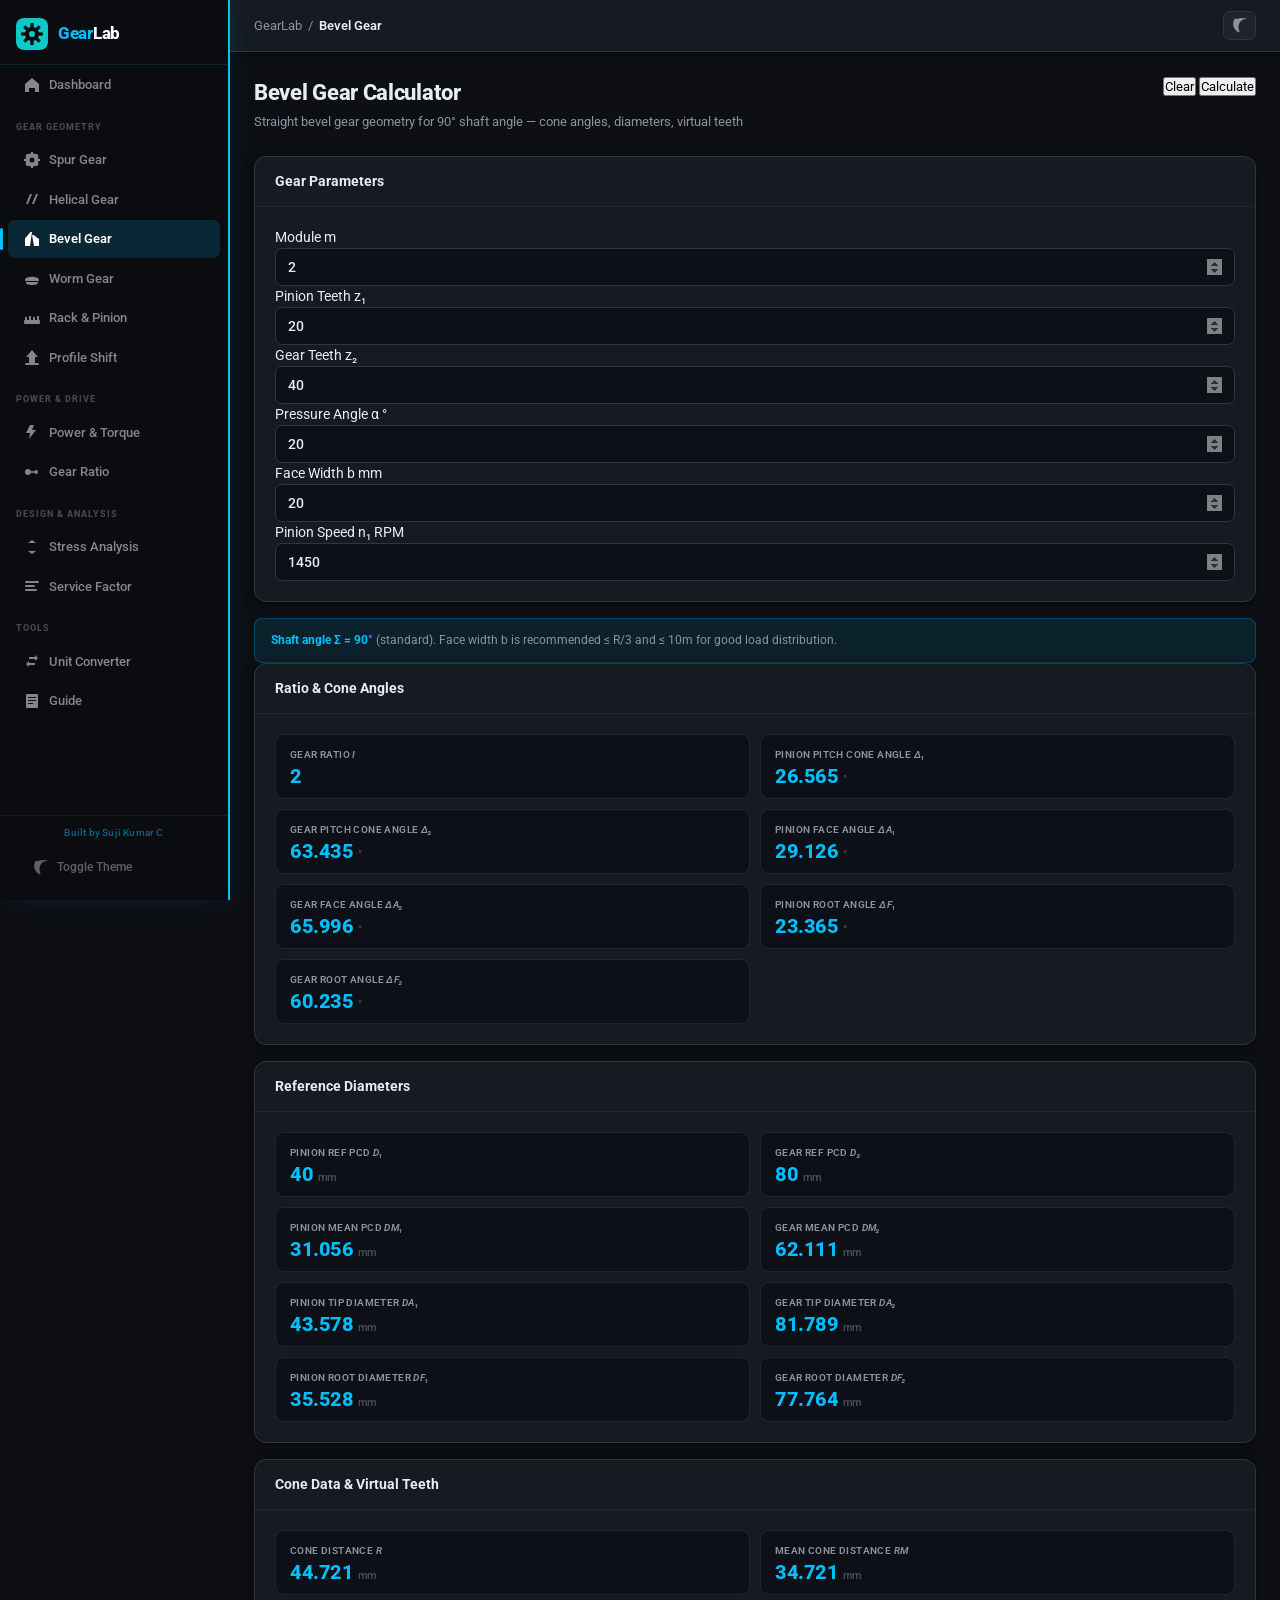
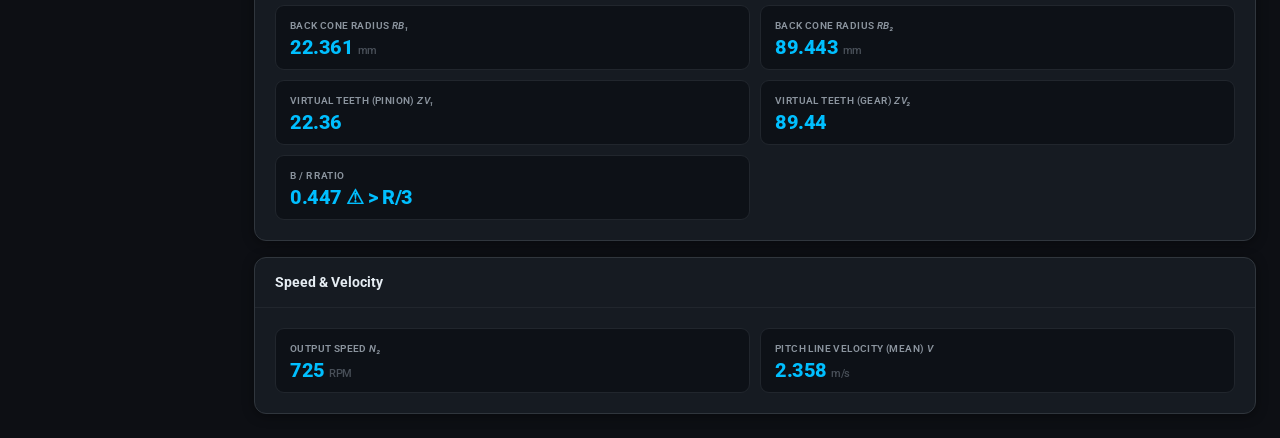
==== bevel-gear.html @ e27267ac "feat: GearLab v2 — 4 new Gear Geometry modules + grouped nav" ====
<!DOCTYPE html>
<html lang="en" data-theme="dark">
<head><meta charset="UTF-8"/><meta name="viewport" content="width=device-width,initial-scale=1"/>
<title>Bevel Gear Calculator — GearLab</title>
<link rel="icon" href="favicon.svg"/>
<link rel="stylesheet" href="css/style.css"/>
</head>
<body>
<script src="js/common.js"></script>
<script>buildNav('bevel-gear');</script>
<div class="main-content">

  <div class="page-header">
    <div>
      <div class="page-title">Bevel Gear Calculator</div>
      <div class="page-sub">Straight bevel gear geometry for 90° shaft angle — cone angles, diameters, virtual teeth</div>
    </div>
    <div class="page-header-actions">
      <button class="btn-secondary" onclick="clearCalc()">Clear</button>
      <button class="btn-primary" id="btn-calc" onclick="calc(true)">Calculate</button>
    </div>
  </div>

  <div class="calc-layout">
    <!-- Inputs -->
    <div class="calc-inputs">
      <div class="card">
        <div class="card-header">Gear Parameters</div>
        <div class="card-body">

          <div class="input-row">
            <label class="input-label">Module <span class="input-unit">m</span></label>
            <input type="number" id="inp-m" class="input-field" placeholder="2" min="0.1" step="0.5" value="2"/>
          </div>
          <div class="input-row">
            <label class="input-label">Pinion Teeth <span class="input-unit">z₁</span></label>
            <input type="number" id="inp-z1" class="input-field" placeholder="20" min="6" step="1" value="20"/>
          </div>
          <div class="input-row">
            <label class="input-label">Gear Teeth <span class="input-unit">z₂</span></label>
            <input type="number" id="inp-z2" class="input-field" placeholder="40" min="6" step="1" value="40"/>
          </div>
          <div class="input-row">
            <label class="input-label">Pressure Angle <span class="input-unit">α °</span></label>
            <input type="number" id="inp-alpha" class="input-field" placeholder="20" min="14.5" max="25" step="0.5" value="20"/>
          </div>
          <div class="input-row">
            <label class="input-label">Face Width <span class="input-unit">b mm</span></label>
            <input type="number" id="inp-b" class="input-field" placeholder="20" min="1" step="1" value="20"/>
          </div>
          <div class="input-row">
            <label class="input-label">Pinion Speed <span class="input-unit">n₁ RPM</span></label>
            <input type="number" id="inp-n1" class="input-field" placeholder="1450" min="1" step="10" value="1450"/>
          </div>

        </div>
      </div>

      <div class="tip-box mt-16">
        <strong>Shaft angle Σ = 90°</strong> (standard). Face width b is recommended ≤ R/3 and ≤ 10m for good load distribution.
      </div>
    </div>

    <!-- Results -->
    <div class="calc-results">

      <!-- Ratio & Angles -->
      <div class="card">
        <div class="card-header">Ratio &amp; Cone Angles</div>
        <div class="card-body result-grid">
          <div class="result-item">
            <div class="result-label">Gear Ratio <em>i</em></div>
            <div class="result-value"><span id="r-ratio">—</span></div>
          </div>
          <div class="result-item">
            <div class="result-label">Pinion Pitch Cone Angle <em>δ₁</em></div>
            <div class="result-value"><span id="r-d1">—</span> <span class="result-unit">°</span></div>
          </div>
          <div class="result-item">
            <div class="result-label">Gear Pitch Cone Angle <em>δ₂</em></div>
            <div class="result-value"><span id="r-d2">—</span> <span class="result-unit">°</span></div>
          </div>
          <div class="result-item">
            <div class="result-label">Pinion Face Angle <em>δa₁</em></div>
            <div class="result-value"><span id="r-da1-ang">—</span> <span class="result-unit">°</span></div>
          </div>
          <div class="result-item">
            <div class="result-label">Gear Face Angle <em>δa₂</em></div>
            <div class="result-value"><span id="r-da2-ang">—</span> <span class="result-unit">°</span></div>
          </div>
          <div class="result-item">
            <div class="result-label">Pinion Root Angle <em>δf₁</em></div>
            <div class="result-value"><span id="r-df1-ang">—</span> <span class="result-unit">°</span></div>
          </div>
          <div class="result-item">
            <div class="result-label">Gear Root Angle <em>δf₂</em></div>
            <div class="result-value"><span id="r-df2-ang">—</span> <span class="result-unit">°</span></div>
          </div>
        </div>
      </div>

      <!-- Reference Diameters -->
      <div class="card mt-16">
        <div class="card-header">Reference Diameters</div>
        <div class="card-body result-grid">
          <div class="result-item">
            <div class="result-label">Pinion Ref PCD <em>d₁</em></div>
            <div class="result-value"><span id="r-d1-pcd">—</span> <span class="result-unit">mm</span></div>
          </div>
          <div class="result-item">
            <div class="result-label">Gear Ref PCD <em>d₂</em></div>
            <div class="result-value"><span id="r-d2-pcd">—</span> <span class="result-unit">mm</span></div>
          </div>
          <div class="result-item">
            <div class="result-label">Pinion Mean PCD <em>dm₁</em></div>
            <div class="result-value"><span id="r-dm1">—</span> <span class="result-unit">mm</span></div>
          </div>
          <div class="result-item">
            <div class="result-label">Gear Mean PCD <em>dm₂</em></div>
            <div class="result-value"><span id="r-dm2">—</span> <span class="result-unit">mm</span></div>
          </div>
          <div class="result-item">
            <div class="result-label">Pinion Tip Diameter <em>da₁</em></div>
            <div class="result-value"><span id="r-da1">—</span> <span class="result-unit">mm</span></div>
          </div>
          <div class="result-item">
            <div class="result-label">Gear Tip Diameter <em>da₂</em></div>
            <div class="result-value"><span id="r-da2">—</span> <span class="result-unit">mm</span></div>
          </div>
          <div class="result-item">
            <div class="result-label">Pinion Root Diameter <em>df₁</em></div>
            <div class="result-value"><span id="r-df1">—</span> <span class="result-unit">mm</span></div>
          </div>
          <div class="result-item">
            <div class="result-label">Gear Root Diameter <em>df₂</em></div>
            <div class="result-value"><span id="r-df2">—</span> <span class="result-unit">mm</span></div>
          </div>
        </div>
      </div>

      <!-- Cone & Virtual Teeth -->
      <div class="card mt-16">
        <div class="card-header">Cone Data &amp; Virtual Teeth</div>
        <div class="card-body result-grid">
          <div class="result-item">
            <div class="result-label">Cone Distance <em>R</em></div>
            <div class="result-value"><span id="r-R">—</span> <span class="result-unit">mm</span></div>
          </div>
          <div class="result-item">
            <div class="result-label">Mean Cone Distance <em>Rm</em></div>
            <div class="result-value"><span id="r-Rm">—</span> <span class="result-unit">mm</span></div>
          </div>
          <div class="result-item">
            <div class="result-label">Back Cone Radius <em>rb₁</em></div>
            <div class="result-value"><span id="r-rb1">—</span> <span class="result-unit">mm</span></div>
          </div>
          <div class="result-item">
            <div class="result-label">Back Cone Radius <em>rb₂</em></div>
            <div class="result-value"><span id="r-rb2">—</span> <span class="result-unit">mm</span></div>
          </div>
          <div class="result-item">
            <div class="result-label">Virtual Teeth (Pinion) <em>zv₁</em></div>
            <div class="result-value"><span id="r-zv1">—</span></div>
          </div>
          <div class="result-item">
            <div class="result-label">Virtual Teeth (Gear) <em>zv₂</em></div>
            <div class="result-value"><span id="r-zv2">—</span></div>
          </div>
          <div class="result-item">
            <div class="result-label">b / R ratio</div>
            <div class="result-value"><span id="r-br">—</span></div>
          </div>
        </div>
      </div>

      <!-- Dynamic -->
      <div class="card mt-16">
        <div class="card-header">Speed &amp; Velocity</div>
        <div class="card-body result-grid">
          <div class="result-item">
            <div class="result-label">Output Speed <em>n₂</em></div>
            <div class="result-value"><span id="r-n2">—</span> <span class="result-unit">RPM</span></div>
          </div>
          <div class="result-item">
            <div class="result-label">Pitch Line Velocity (mean) <em>v</em></div>
            <div class="result-value"><span id="r-v">—</span> <span class="result-unit">m/s</span></div>
          </div>
        </div>
      </div>

    </div>
  </div>

</div>

<script>
const inputs = ['inp-m','inp-z1','inp-z2','inp-alpha','inp-b','inp-n1'];
inputs.forEach(id => document.getElementById(id).addEventListener('input', () => calc(false)));

function calc(showToast = false) {
  const m  = parseFloat(document.getElementById('inp-m').value);
  const z1 = parseFloat(document.getElementById('inp-z1').value);
  const z2 = parseFloat(document.getElementById('inp-z2').value);
  const a  = parseFloat(document.getElementById('inp-alpha').value);
  const b  = parseFloat(document.getElementById('inp-b').value);
  const n1 = parseFloat(document.getElementById('inp-n1').value);

  if ([m, z1, z2, a, b, n1].some(v => isNaN(v) || v <= 0)) return;
  if (z1 < 6 || z2 < 6) { toast('Minimum 6 teeth required', 'fail'); return; }

  const toRad = d => d * Math.PI / 180;
  const toDeg = r => r * 180 / Math.PI;

  // Cone angles
  const delta1 = Math.atan(z1 / z2);
  const delta2 = Math.PI / 2 - delta1;

  // Reference PCDs
  const d1 = m * z1;
  const d2 = m * z2;

  // Cone distance
  const R = (m / 2) * Math.sqrt(z1 * z1 + z2 * z2);

  // Face width check
  const bOverR = b / R;

  // Mean cone distance
  const Rm = R - b / 2;

  // Mean PCDs
  const dm1 = 2 * Rm * Math.sin(delta1);
  const dm2 = 2 * Rm * Math.sin(delta2);

  // Addendum / dedendum (outer, standard)
  const ha = m;
  const hf = 1.25 * m;

  // Tip diameters (outer)
  const da1 = d1 + 2 * ha * Math.cos(delta1);
  const da2 = d2 + 2 * ha * Math.cos(delta2);

  // Root diameters (outer)
  const df1 = d1 - 2 * hf * Math.cos(delta1);
  const df2 = d2 - 2 * hf * Math.cos(delta2);

  // Face angle (tip angle)
  const da1_ang = toDeg(delta1) + toDeg(Math.atan(ha / R));
  const da2_ang = toDeg(delta2) + toDeg(Math.atan(ha / R));

  // Root angle
  const df1_ang = toDeg(delta1) - toDeg(Math.atan(hf / R));
  const df2_ang = toDeg(delta2) - toDeg(Math.atan(hf / R));

  // Back cone radius
  const rb1 = d1 / (2 * Math.cos(delta1));
  const rb2 = d2 / (2 * Math.cos(delta2));

  // Virtual (formative) teeth
  const zv1 = z1 / Math.cos(delta1);
  const zv2 = z2 / Math.cos(delta2);

  // Speed
  const ratio = z2 / z1;
  const n2 = n1 / ratio;

  // Pitch line velocity at mean PCD
  const v = Math.PI * dm1 * n1 / 60000;

  // Populate
  setResult('r-ratio',   ratio, 3);
  setResult('r-d1',      toDeg(delta1), 3);
  setResult('r-d2',      toDeg(delta2), 3);
  setResult('r-da1-ang', da1_ang, 3);
  setResult('r-da2-ang', da2_ang, 3);
  setResult('r-df1-ang', df1_ang, 3);
  setResult('r-df2-ang', df2_ang, 3);

  setResult('r-d1-pcd', d1, 3);
  setResult('r-d2-pcd', d2, 3);
  setResult('r-dm1',    dm1, 3);
  setResult('r-dm2',    dm2, 3);
  setResult('r-da1',    da1, 3);
  setResult('r-da2',    da2, 3);
  setResult('r-df1',    df1, 3);
  setResult('r-df2',    df2, 3);

  setResult('r-R',   R, 3);
  setResult('r-Rm',  Rm, 3);
  setResult('r-rb1', rb1, 3);
  setResult('r-rb2', rb2, 3);
  setResult('r-zv1', zv1, 2);
  setResult('r-zv2', zv2, 2);
  document.getElementById('r-br').textContent = bOverR.toFixed(3) + (bOverR > 0.333 ? '  ⚠ > R/3' : '  ✓');

  setResult('r-n2', n2, 1);
  setResult('r-v',  v,  3);

  if (showToast) toast('Bevel gear calculated');
}

function clearCalc() {
  document.getElementById('inp-b').value  = '';
  document.getElementById('inp-n1').value = '';
  const ids = ['r-ratio','r-d1','r-d2','r-da1-ang','r-da2-ang','r-df1-ang','r-df2-ang',
    'r-d1-pcd','r-d2-pcd','r-dm1','r-dm2','r-da1','r-da2','r-df1','r-df2',
    'r-R','r-Rm','r-rb1','r-rb2','r-zv1','r-zv2','r-n2','r-v'];
  ids.forEach(id => { const el = document.getElementById(id); if (el) el.textContent = '—'; });
  document.getElementById('r-br').textContent = '—';
}

document.getElementById('btn-calc').addEventListener('click', () => calc(true));
calc(false);
</script>
</body></html>
---- css/style.css ----
/* =====================================================
   GearLab — Industrial Steel Design System
   Dark: Steel Black  |  Light: White Lab
   Accent: Teal #00BFFF  |  Font: Roboto
   ===================================================== */

@import url('https://fonts.googleapis.com/css2?family=Roboto:wght@300;400;500;600;700;800&display=swap');

/* ---- Global tokens ---- */
:root {
  --neon:     #00BFFF;
  --neon-br:  #40D4FF;
  --neon-dk:  #0080FF;
  --neon-glow: rgba(0,191,255,.18);
  --neon-bg:   rgba(0,191,255,.1);
  --fail:  #ef4444;
  --warn:  #f59e0b;
  --pass:  #22c55e;
  --info:  #38bdf8;
  --sidebar-w: 230px;
  --topbar-h:  52px;
  --tr: .18s ease;
  --font: 'Roboto', -apple-system, BlinkMacSystemFont, 'Segoe UI', sans-serif;
}

/* ---- Dark mode: Industrial Steel ---- */
[data-theme="dark"] {
  --bg:         #0d0f14;
  --bg-card:    #161b22;
  --bg-sidebar: #0a0c10;
  --bg-input:   #0d1117;
  --bg-hover:   rgba(255,255,255,.04);
  --bg-result:  #0d1117;
  --border:     #30363d;
  --border-dim: #21262d;
  --text:       #e6edf3;
  --text-muted: #8b949e;
  --text-dim:   #484f58;
  --primary:    #00BFFF;
  --primary-br: #40D4FF;
  --primary-dk: #0080FF;
  --plate:      #1c2128;
  --shadow:     rgba(0,0,0,.4);
}

/* ---- Light mode: White Lab ---- */
[data-theme="light"] {
  --bg:         #f0f4f8;
  --bg-card:    #ffffff;
  --bg-sidebar: #1c2128;
  --bg-input:   #ffffff;
  --bg-hover:   rgba(0,0,0,.04);
  --bg-result:  #f0fafa;
  --border:     #d0d7de;
  --border-dim: #e8ecf0;
  --text:       #1c2128;
  --text-muted: #57606a;
  --text-dim:   #9ca3af;
  --primary:    #0070CC;
  --primary-br: #00BFFF;
  --primary-dk: #0055AA;
  --plate:      #e8ecf0;
  --shadow:     rgba(0,0,0,.08);
}

/* ======================================================
   BASE
   ====================================================== */
*, *::before, *::after { box-sizing: border-box; margin: 0; padding: 0; }
html { font-size: 14px; }
body {
  font-family: var(--font);
  background: var(--bg);
  color: var(--text);
  line-height: 1.5;
  min-height: 100vh;
  transition: background var(--tr), color var(--tr);
}
a { color: var(--primary); text-decoration: none; }
a:hover { color: var(--primary-br); }
button, input, select, textarea { font-family: inherit; }
input[type="number"]::-webkit-inner-spin-button { opacity: .5; }

/* ======================================================
   SIDEBAR
   ====================================================== */
.sidebar {
  position: fixed; top: 0; left: 0; bottom: 0;
  width: var(--sidebar-w);
  background: var(--bg-sidebar);
  border-right: 2px solid var(--neon);
  box-shadow: 2px 0 24px rgba(0,191,255,.08);
  display: flex; flex-direction: column;
  z-index: 100; overflow-y: auto;
}
.sidebar-logo {
  display: flex; align-items: center; gap: 10px;
  padding: 18px 16px 14px;
  border-bottom: 1px solid rgba(0,191,255,.15);
}
.sidebar-logo svg { width: 32px; height: 32px; flex-shrink: 0; }
.sidebar-logo-text {
  font-size: 17px; font-weight: 800;
  color: #fff; letter-spacing: -.3px;
}
.sidebar-logo-text span { color: var(--neon); }
.sidebar-section {
  padding: 16px 16px 6px;
  font-size: 9px; font-weight: 800;
  text-transform: uppercase; letter-spacing: 1px;
  color: rgba(255,255,255,.25);
}
.nav-item {
  display: flex; align-items: center; gap: 9px;
  padding: 9px 16px; margin: 1px 8px;
  border-radius: 7px; font-size: 13px; font-weight: 500;
  color: rgba(255,255,255,.5);
  transition: all var(--tr); cursor: pointer;
  text-decoration: none; position: relative;
}
.nav-item:hover { background: rgba(0,191,255,.08); color: rgba(255,255,255,.85); }
.nav-item.active {
  background: rgba(0,191,255,.15);
  color: #fff; font-weight: 600;
}
.nav-item.active::before {
  content: ''; position: absolute; left: -8px; top: 50%;
  transform: translateY(-50%);
  width: 3px; height: 22px;
  background: var(--neon); border-radius: 2px;
}
.nav-item.soon { opacity: .4; cursor: default; }
.nav-item.soon:hover { background: none; }
.nav-badge-soon {
  margin-left: auto; font-size: 8px; font-weight: 700;
  color: var(--warn); border: 1px solid var(--warn);
  padding: 1px 5px; border-radius: 4px;
  text-transform: uppercase; letter-spacing: .5px;
}
.nav-icon { width: 16px; height: 16px; display: flex; align-items: center; justify-content: center; flex-shrink: 0; }
.sidebar-bottom {
  margin-top: auto; padding: 10px 8px 14px;
  border-top: 1px solid rgba(0,191,255,.12);
}
.sidebar-credit {
  font-size: 10px; font-weight: 500; letter-spacing: .2px;
  color: rgba(0,191,255,.5); text-align: center;
  padding: 0 8px 8px; line-height: 1.4;
}
.sidebar-bottom .nav-item { color: rgba(255,255,255,.35); font-size: 12px; }

/* ======================================================
   TOPBAR
   ====================================================== */
.topbar {
  position: fixed; top: 0; left: var(--sidebar-w); right: 0;
  height: var(--topbar-h);
  background: var(--bg-card);
  border-bottom: 1px solid var(--border);
  display: flex; align-items: center;
  justify-content: space-between;
  padding: 0 24px; z-index: 99;
  box-shadow: 0 1px 8px var(--shadow);
}
.topbar-breadcrumb { font-size: 13px; color: var(--text-muted); }
.topbar-breadcrumb strong { color: var(--text); font-weight: 600; }
.topbar-actions { display: flex; align-items: center; gap: 10px; }
.theme-toggle {
  background: var(--bg-hover); border: 1px solid var(--border);
  color: var(--text-muted); border-radius: 7px;
  padding: 6px 8px; cursor: pointer; display: flex;
  align-items: center; transition: all var(--tr);
}
.theme-toggle:hover { color: var(--primary); border-color: var(--primary); }

/* ======================================================
   MAIN CONTENT
   ====================================================== */
.main-content {
  margin-left: var(--sidebar-w);
  margin-top: var(--topbar-h);
  padding: 24px;
  min-height: calc(100vh - var(--topbar-h));
}
.page-header {
  display: flex; align-items: flex-start;
  justify-content: space-between; margin-bottom: 24px;
}
.page-title { font-size: 22px; font-weight: 800; letter-spacing: -.3px; }
.page-sub { font-size: 13px; color: var(--text-muted); margin-top: 3px; }

/* ======================================================
   CARDS
   ====================================================== */
.card {
  background: var(--bg-card);
  border: 1px solid var(--border);
  border-radius: 12px;
  overflow: hidden;
  box-shadow: 0 2px 12px var(--shadow);
}
.card-header {
  display: flex; align-items: center; justify-content: space-between;
  padding: 14px 20px; border-bottom: 1px solid var(--border-dim);
  font-weight: 700; font-size: 14px;
}
.card-body { padding: 20px; }

/* ======================================================
   CALCULATOR LAYOUT
   ====================================================== */
.calc-grid {
  display: grid;
  grid-template-columns: 360px 1fr;
  gap: 20px;
  align-items: start;
}
@media (max-width: 900px) { .calc-grid { grid-template-columns: 1fr; } }

/* Input panel */
.input-panel { display: flex; flex-direction: column; gap: 14px; }
.field-group { display: flex; flex-direction: column; gap: 5px; }
.field-label {
  font-size: 12px; font-weight: 600;
  color: var(--text-muted); text-transform: uppercase;
  letter-spacing: .5px;
}
.field-label span { font-weight: 400; color: var(--text-dim); text-transform: none; }
.field-row { display: flex; gap: 8px; align-items: center; }
.field-unit {
  font-size: 12px; color: var(--text-muted);
  background: var(--plate); border: 1px solid var(--border);
  border-radius: 6px; padding: 0 10px;
  height: 38px; display: flex; align-items: center;
  white-space: nowrap; flex-shrink: 0;
}

input[type="number"], input[type="text"], select {
  width: 100%; height: 38px; padding: 0 12px;
  background: var(--bg-input); border: 1px solid var(--border);
  border-radius: 7px; color: var(--text); font-size: 14px;
  font-weight: 500; transition: border-color var(--tr);
  outline: none;
}
input:focus, select:focus { border-color: var(--primary); box-shadow: 0 0 0 3px var(--neon-bg); }
select { cursor: pointer; }

/* Divider */
.field-divider {
  border: none; border-top: 1px dashed var(--border-dim);
  margin: 4px 0;
}

/* Calc button */
.btn-calc {
  width: 100%; padding: 11px;
  background: var(--primary); color: #fff;
  border: none; border-radius: 8px;
  font-size: 14px; font-weight: 700;
  cursor: pointer; transition: all var(--tr);
  letter-spacing: .3px;
}
.btn-calc:hover { background: var(--primary-br); transform: translateY(-1px); box-shadow: 0 4px 16px var(--neon-glow); }

/* Result panel */
.result-panel { display: flex; flex-direction: column; gap: 12px; }
.result-section-title {
  font-size: 10px; font-weight: 800; text-transform: uppercase;
  letter-spacing: .8px; color: var(--text-dim);
  margin-bottom: 4px;
}
.result-grid { display: grid; grid-template-columns: 1fr 1fr; gap: 10px; }
.result-grid-3 { display: grid; grid-template-columns: 1fr 1fr 1fr; gap: 10px; }

.result-item {
  background: var(--bg-result);
  border: 1px solid var(--border-dim);
  border-radius: 9px; padding: 12px 14px;
  transition: border-color var(--tr);
}
.result-item:hover { border-color: var(--border); }
.result-item.highlight { border-color: var(--primary); background: var(--neon-bg); }
.result-label { font-size: 10px; color: var(--text-muted); font-weight: 600; text-transform: uppercase; letter-spacing: .4px; margin-bottom: 4px; }
.result-value {
  font-size: 20px; font-weight: 800;
  color: var(--primary); letter-spacing: -.5px; line-height: 1;
}
.result-value.large { font-size: 28px; }
.result-unit { font-size: 11px; color: var(--text-dim); margin-top: 2px; font-weight: 500; }
.result-empty { color: var(--text-dim); font-size: 20px; font-weight: 300; }

/* Formula card */
.formula-card {
  background: var(--bg-card); border: 1px solid var(--border-dim);
  border-radius: 10px; padding: 16px 20px;
}
.formula-card h4 {
  font-size: 11px; font-weight: 800; text-transform: uppercase;
  letter-spacing: .8px; color: var(--text-dim); margin-bottom: 10px;
}
.formula-row {
  display: flex; justify-content: space-between; align-items: center;
  padding: 6px 0; border-bottom: 1px solid var(--border-dim);
  font-size: 12px;
}
.formula-row:last-child { border-bottom: none; }
.formula-name { color: var(--text-muted); }
.formula-expr { color: var(--text); font-family: 'Courier New', monospace; font-size: 11px; }

/* Tip box */
.tip-box {
  background: var(--neon-bg); border: 1px solid rgba(0,191,255,.25);
  border-radius: 8px; padding: 12px 16px; font-size: 12px;
  color: var(--text-muted); line-height: 1.6;
}
.tip-box strong { color: var(--primary); }

/* ======================================================
   DASHBOARD HERO
   ====================================================== */
.hero-card {
  background: linear-gradient(135deg, #0a0c10 0%, #161b22 50%, rgba(0,191,255,.08) 100%);
  border: 1px solid var(--border); border-radius: 14px;
  padding: 32px; display: flex; align-items: center;
  gap: 32px; margin-bottom: 24px; overflow: hidden;
  position: relative;
}
[data-theme="light"] .hero-card {
  background: linear-gradient(135deg, #1c2128 0%, #2d333b 50%, rgba(0,191,255,.12) 100%);
}
.hero-card::before {
  content: ''; position: absolute;
  top: -60px; right: -60px; width: 250px; height: 250px;
  background: radial-gradient(circle, rgba(0,191,255,.08) 0%, transparent 70%);
  pointer-events: none;
}
.hero-gear-wrap { flex-shrink: 0; }
.hero-gear { width: 100px; height: 100px; animation: spin-slow 12s linear infinite; }
@keyframes spin-slow { to { transform: rotate(360deg); } }
.hero-text h1 { font-size: 28px; font-weight: 900; color: #fff; letter-spacing: -.5px; }
.hero-text h1 span { color: var(--neon); }
.hero-text p { color: rgba(255,255,255,.55); margin-top: 6px; font-size: 14px; }

/* Quick calc strip */
.quick-calc {
  background: rgba(0,191,255,.06); border: 1px solid rgba(0,191,255,.2);
  border-radius: 10px; padding: 16px 20px;
  display: flex; align-items: center; gap: 16px; flex-wrap: wrap;
  margin-top: 18px;
}
.quick-calc label { font-size: 11px; font-weight: 700; color: rgba(255,255,255,.5); text-transform: uppercase; letter-spacing: .5px; }
.quick-calc input {
  width: 120px; height: 34px; background: rgba(0,0,0,.3);
  border: 1px solid rgba(0,191,255,.3); color: #fff;
  border-radius: 6px; padding: 0 10px; font-size: 13px;
  font-weight: 600;
}
.quick-calc input:focus { border-color: var(--neon); outline: none; }
.quick-arrow { color: rgba(0,191,255,.5); font-size: 18px; }
.quick-result { font-size: 22px; font-weight: 900; color: var(--neon); min-width: 120px; }
.quick-result-unit { font-size: 11px; color: rgba(255,255,255,.4); margin-left: 4px; }

/* Module section title (groups on dashboard) */
.module-section-title {
  font-size: 11px; font-weight: 700; letter-spacing: .08em;
  text-transform: uppercase; color: var(--primary); opacity: .75;
  margin: 28px 0 10px; padding-left: 2px;
}

/* Module cards grid */
.module-grid { display: grid; grid-template-columns: repeat(auto-fill, minmax(200px, 1fr)); gap: 16px; margin-bottom: 8px; }
.module-card {
  background: var(--bg-card); border: 1px solid var(--border);
  border-radius: 12px; padding: 20px; cursor: pointer;
  transition: all var(--tr); text-decoration: none; color: inherit;
  display: block;
}
.module-card:hover {
  border-color: var(--primary); transform: translateY(-2px);
  box-shadow: 0 6px 20px var(--neon-glow);
}
.module-card.soon { opacity: .5; cursor: default; }
.module-card.soon:hover { transform: none; box-shadow: none; border-color: var(--border); }
.module-icon {
  width: 44px; height: 44px; border-radius: 10px;
  background: var(--neon-bg); border: 1px solid rgba(0,191,255,.2);
  display: flex; align-items: center; justify-content: center;
  margin-bottom: 12px; color: var(--primary);
}
.module-name { font-size: 14px; font-weight: 700; margin-bottom: 4px; }
.module-desc { font-size: 12px; color: var(--text-muted); line-height: 1.5; }
.module-badge {
  display: inline-block; margin-top: 8px;
  font-size: 9px; font-weight: 700; text-transform: uppercase;
  letter-spacing: .5px; padding: 2px 7px; border-radius: 4px;
  background: rgba(245,158,11,.1); color: var(--warn);
  border: 1px solid rgba(245,158,11,.3);
}

/* ======================================================
   UNIT CONVERTER
   ====================================================== */
.converter-section { margin-bottom: 24px; }
.converter-section h3 {
  font-size: 13px; font-weight: 700;
  color: var(--primary); margin-bottom: 12px;
  padding-bottom: 6px; border-bottom: 1px solid var(--border-dim);
}
.converter-row {
  display: grid; grid-template-columns: 1fr auto 1fr;
  gap: 10px; align-items: center; margin-bottom: 8px;
}
.converter-eq {
  text-align: center; font-size: 18px;
  color: var(--text-dim); font-weight: 300;
}

/* ======================================================
   UTILITY
   ====================================================== */
.grid-2 { display: grid; grid-template-columns: 1fr 1fr; gap: 16px; }
.grid-3 { display: grid; grid-template-columns: 1fr 1fr 1fr; gap: 16px; }
.mt-4  { margin-top: 4px; }
.mt-8  { margin-top: 8px; }
.mt-16 { margin-top: 16px; }
.mt-24 { margin-top: 24px; }
.mb-16 { margin-bottom: 16px; }
.text-muted { color: var(--text-muted); }
.text-teal  { color: var(--primary); }
.text-sm    { font-size: 12px; }
.fw-700     { font-weight: 700; }

/* Toast */
#toast-container { position: fixed; bottom: 24px; right: 24px; z-index: 9999; display: flex; flex-direction: column; gap: 8px; }
.toast { padding: 10px 18px; border-radius: 8px; font-size: 13px; font-weight: 600; color: #fff; box-shadow: 0 4px 20px rgba(0,0,0,.3); animation: toast-in .2s ease; }
.toast.pass { background: var(--pass); }
.toast.fail { background: var(--fail); }
@keyframes toast-in { from { opacity:0; transform: translateY(8px); } to { opacity:1; transform: none; } }

/* Scrollbar */
::-webkit-scrollbar { width: 5px; height: 5px; }
::-webkit-scrollbar-track { background: transparent; }
::-webkit-scrollbar-thumb { background: var(--border); border-radius: 4px; }
::-webkit-scrollbar-thumb:hover { background: var(--steel-lt, #8b949e); }

/* SVG diagram */
.diagram-wrap {
  background: var(--bg-input); border: 1px solid var(--border-dim);
  border-radius: 10px; padding: 12px;
  display: flex; justify-content: center; align-items: center;
}
.diagram-wrap svg { max-width: 100%; height: auto; }
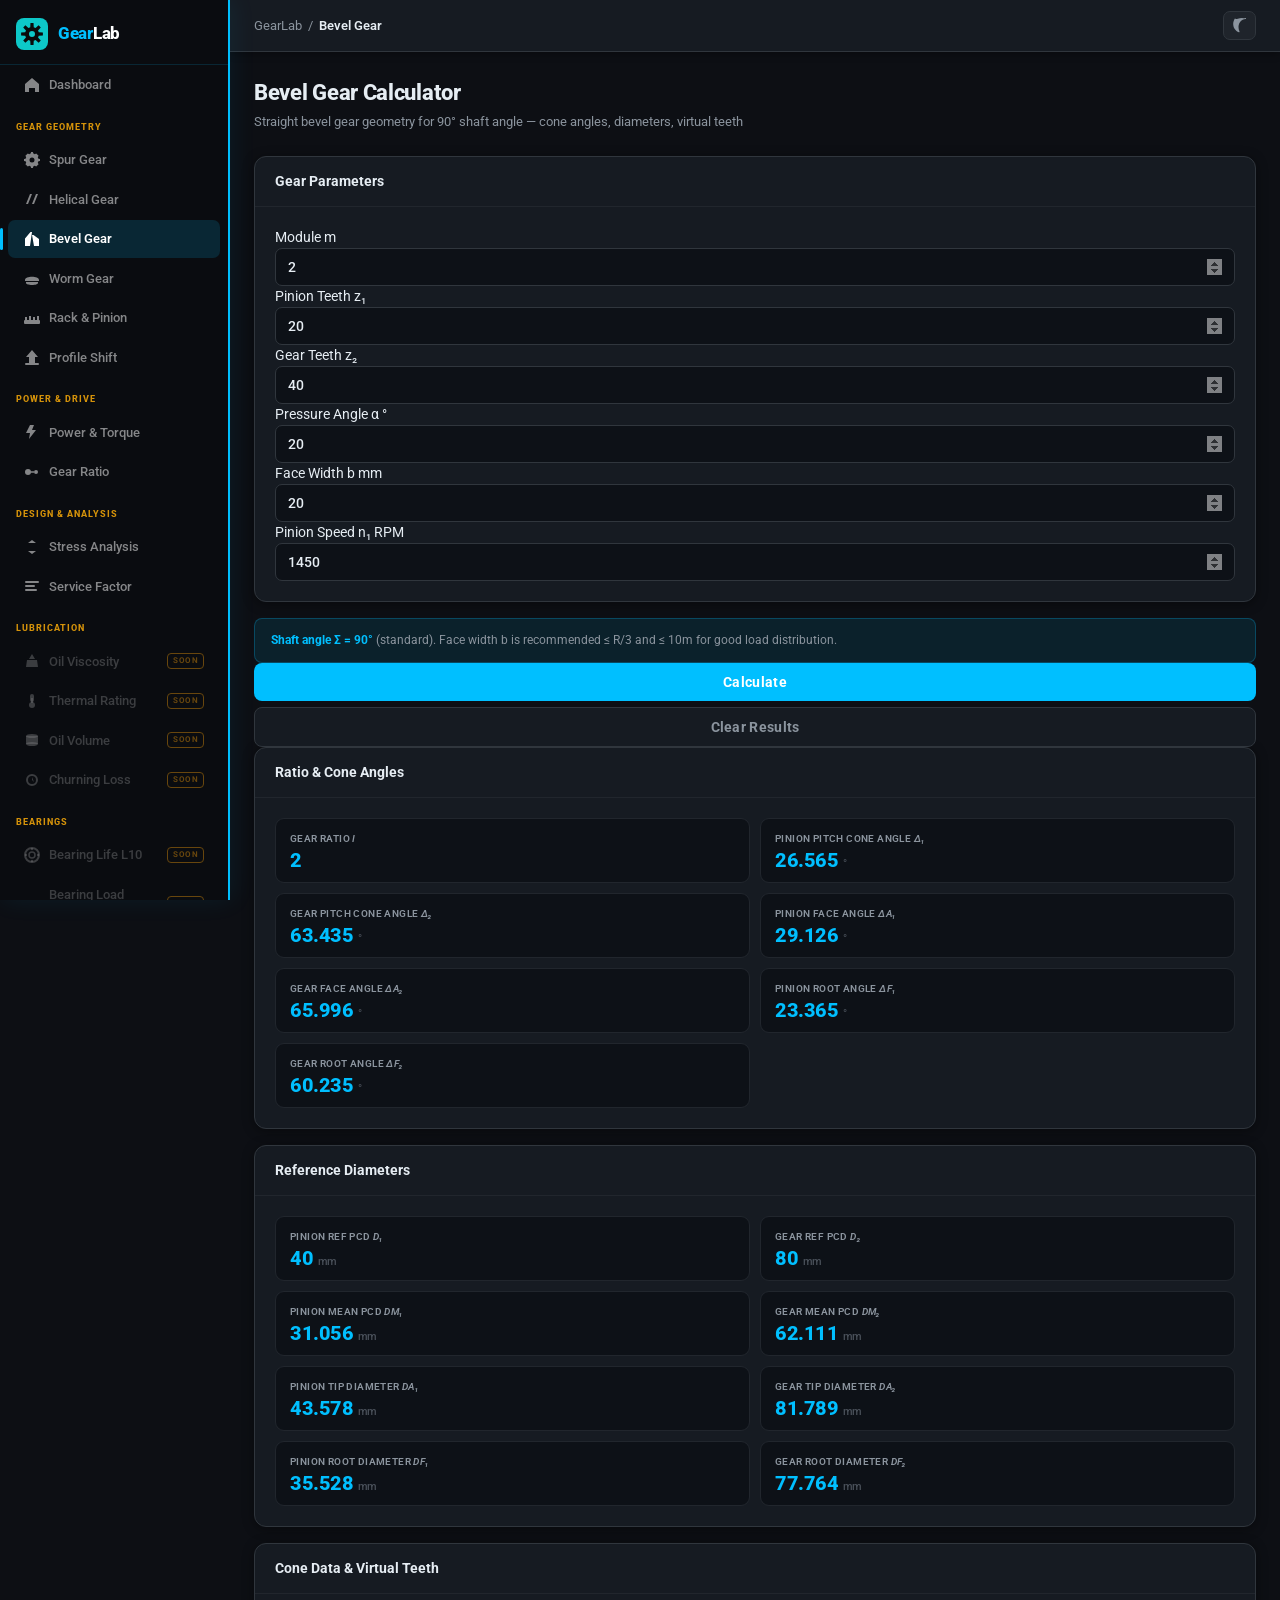
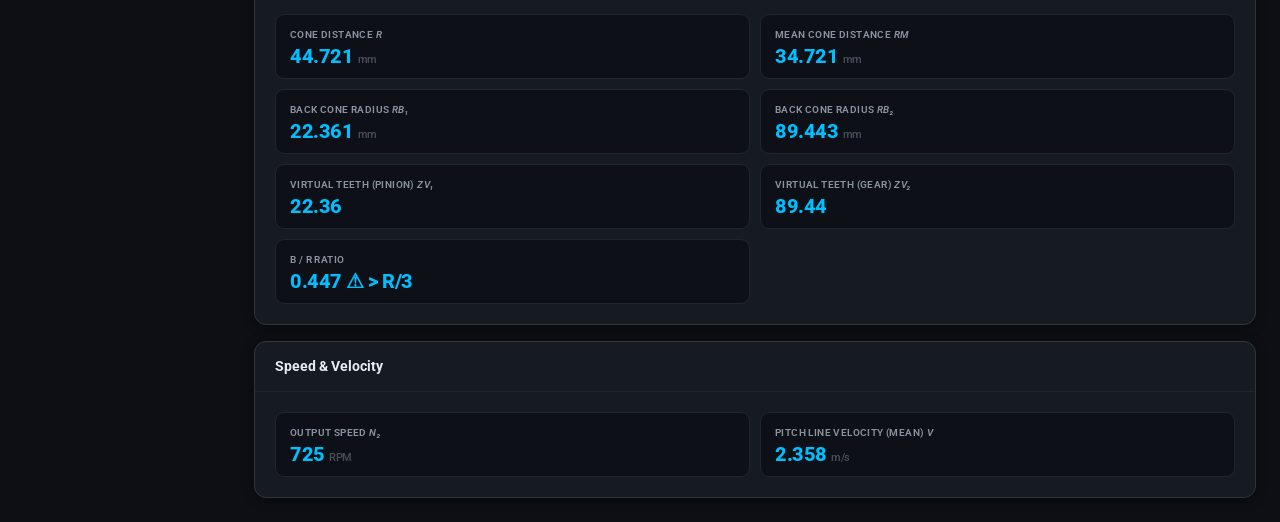
==== commit 0ace1039: "fix: unify Calculate/Clear button style across all Gear Geometry modules" ====
--- a/bevel-gear.html
+++ b/bevel-gear.html
@@ -10,16 +10,10 @@
 <script>buildNav('bevel-gear');</script>
 <div class="main-content">
 
-  <div class="page-header">
-    <div>
-      <div class="page-title">Bevel Gear Calculator</div>
-      <div class="page-sub">Straight bevel gear geometry for 90° shaft angle — cone angles, diameters, virtual teeth</div>
-    </div>
-    <div class="page-header-actions">
-      <button class="btn-secondary" onclick="clearCalc()">Clear</button>
-      <button class="btn-primary" id="btn-calc" onclick="calc(true)">Calculate</button>
-    </div>
-  </div>
+  <div class="page-header"><div>
+    <div class="page-title">Bevel Gear Calculator</div>
+    <div class="page-sub">Straight bevel gear geometry for 90° shaft angle — cone angles, diameters, virtual teeth</div>
+  </div></div>
 
   <div class="calc-layout">
     <!-- Inputs -->
@@ -59,6 +53,8 @@
       <div class="tip-box mt-16">
         <strong>Shaft angle Σ = 90°</strong> (standard). Face width b is recommended ≤ R/3 and ≤ 10m for good load distribution.
       </div>
+      <button class="btn-calc" id="btn-calc">Calculate</button>
+      <button class="btn-calc" onclick="clearCalc()" style="background:var(--bg-card);color:var(--text-muted);border:1px solid var(--border);margin-top:6px">Clear Results</button>
     </div>
 
     <!-- Results -->
--- a/css/style.css
+++ b/css/style.css
@@ -108,7 +108,7 @@
   padding: 16px 16px 6px;
   font-size: 9px; font-weight: 800;
   text-transform: uppercase; letter-spacing: 1px;
-  color: rgba(255,255,255,.25);
+  color: #D4920A;
 }
 .nav-item {
   display: flex; align-items: center; gap: 9px;
@@ -363,7 +363,7 @@
 /* Module section title (groups on dashboard) */
 .module-section-title {
   font-size: 11px; font-weight: 700; letter-spacing: .08em;
-  text-transform: uppercase; color: var(--primary); opacity: .75;
+  text-transform: uppercase; color: #D4920A;
   margin: 28px 0 10px; padding-left: 2px;
 }
 
@@ -389,6 +389,14 @@
 }
 .module-name { font-size: 14px; font-weight: 700; margin-bottom: 4px; }
 .module-desc { font-size: 12px; color: var(--text-muted); line-height: 1.5; }
+.card-soon-badge {
+  display: inline-block; font-size: 9px; font-weight: 700;
+  letter-spacing: .06em; text-transform: uppercase;
+  background: rgba(212,146,10,.15); color: #D4920A;
+  border: 1px solid rgba(212,146,10,.35);
+  border-radius: 4px; padding: 1px 5px; margin-left: 6px;
+  vertical-align: middle; line-height: 1.6;
+}
 .module-badge {
   display: inline-block; margin-top: 8px;
   font-size: 9px; font-weight: 700; text-transform: uppercase;
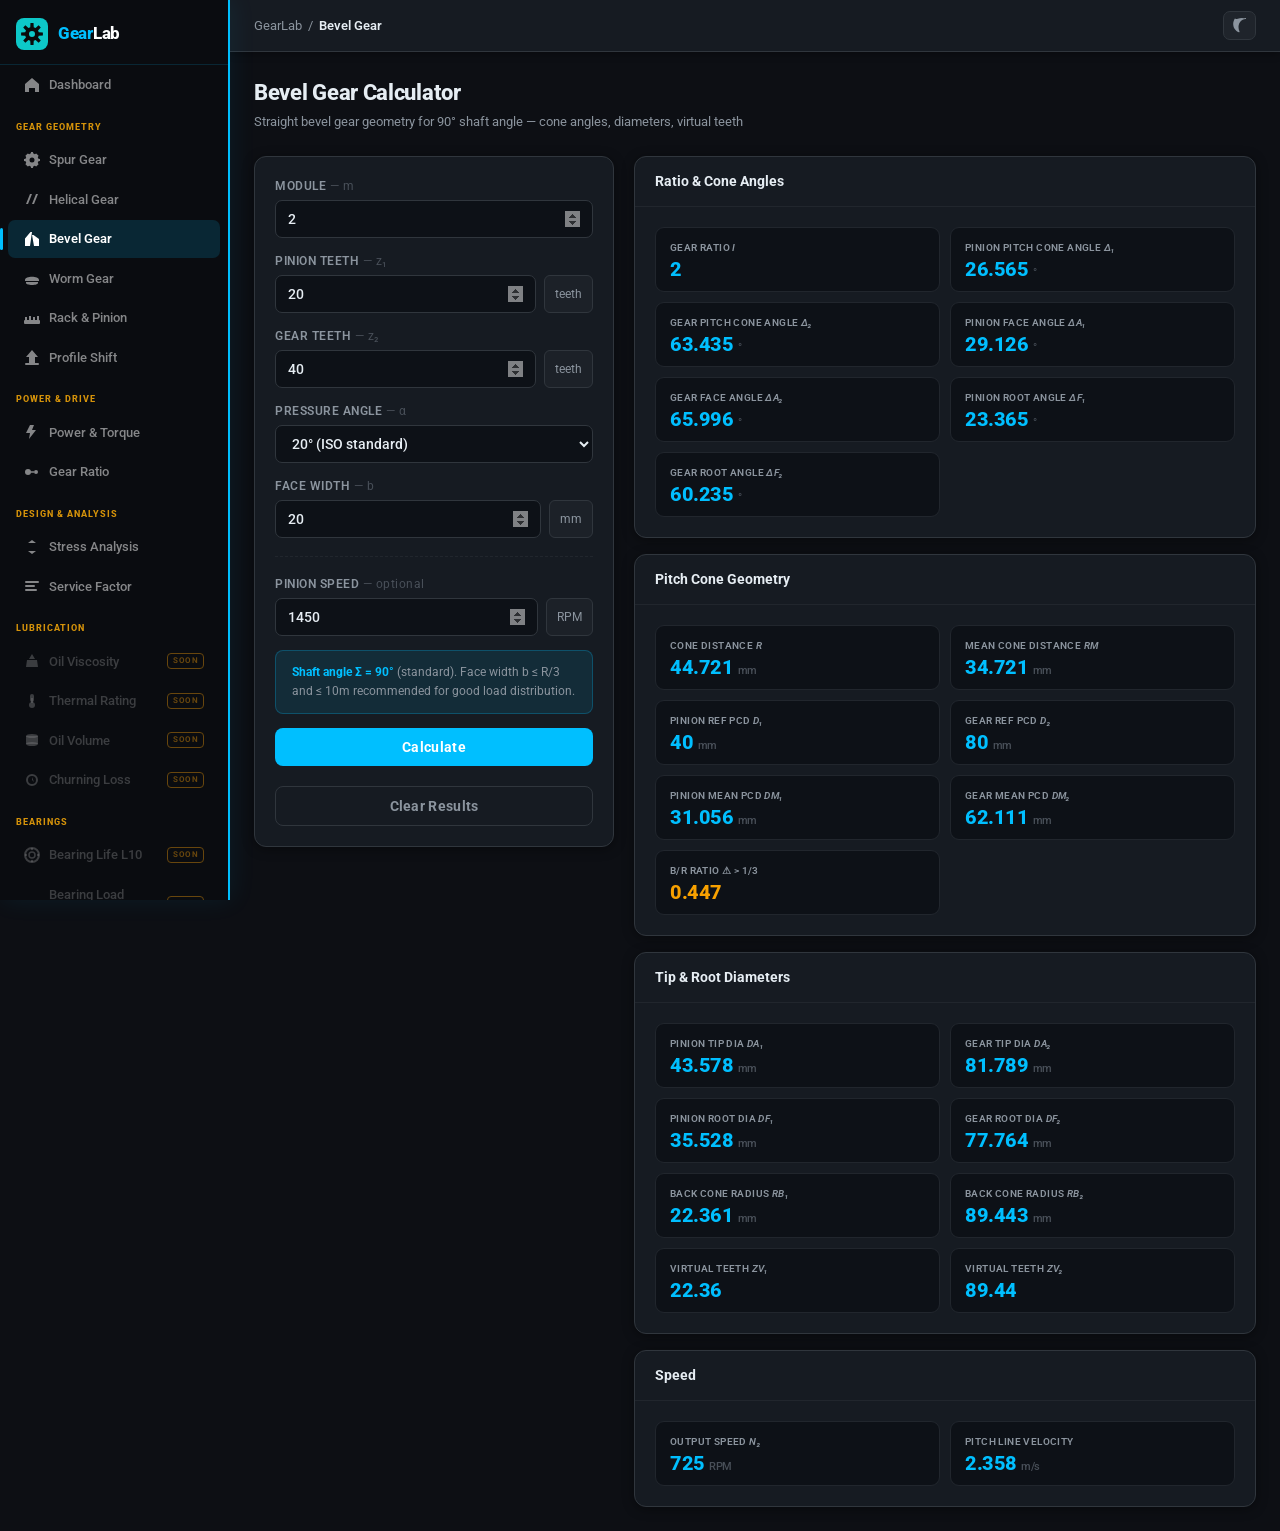
==== commit 36717724: "fix: unify input panel layout across all 4 Gear Geometry modules (calc-grid + field-group pattern)" ====
--- a/bevel-gear.html
+++ b/bevel-gear.html
@@ -15,171 +15,180 @@
     <div class="page-sub">Straight bevel gear geometry for 90° shaft angle — cone angles, diameters, virtual teeth</div>
   </div></div>
 
-  <div class="calc-layout">
-    <!-- Inputs -->
-    <div class="calc-inputs">
-      <div class="card">
-        <div class="card-header">Gear Parameters</div>
-        <div class="card-body">
-
-          <div class="input-row">
-            <label class="input-label">Module <span class="input-unit">m</span></label>
-            <input type="number" id="inp-m" class="input-field" placeholder="2" min="0.1" step="0.5" value="2"/>
-          </div>
-          <div class="input-row">
-            <label class="input-label">Pinion Teeth <span class="input-unit">z₁</span></label>
-            <input type="number" id="inp-z1" class="input-field" placeholder="20" min="6" step="1" value="20"/>
-          </div>
-          <div class="input-row">
-            <label class="input-label">Gear Teeth <span class="input-unit">z₂</span></label>
-            <input type="number" id="inp-z2" class="input-field" placeholder="40" min="6" step="1" value="40"/>
-          </div>
-          <div class="input-row">
-            <label class="input-label">Pressure Angle <span class="input-unit">α °</span></label>
-            <input type="number" id="inp-alpha" class="input-field" placeholder="20" min="14.5" max="25" step="0.5" value="20"/>
-          </div>
-          <div class="input-row">
-            <label class="input-label">Face Width <span class="input-unit">b mm</span></label>
-            <input type="number" id="inp-b" class="input-field" placeholder="20" min="1" step="1" value="20"/>
-          </div>
-          <div class="input-row">
-            <label class="input-label">Pinion Speed <span class="input-unit">n₁ RPM</span></label>
-            <input type="number" id="inp-n1" class="input-field" placeholder="1450" min="1" step="10" value="1450"/>
-          </div>
-
-        </div>
-      </div>
-
-      <div class="tip-box mt-16">
-        <strong>Shaft angle Σ = 90°</strong> (standard). Face width b is recommended ≤ R/3 and ≤ 10m for good load distribution.
-      </div>
-      <button class="btn-calc" id="btn-calc">Calculate</button>
-      <button class="btn-calc" onclick="clearCalc()" style="background:var(--bg-card);color:var(--text-muted);border:1px solid var(--border);margin-top:6px">Clear Results</button>
+  <div class="calc-grid">
+    <!-- Input Panel -->
+    <div>
+      <div class="card card-body input-panel">
+        <div class="field-group">
+          <div class="field-label">Module <span>— m</span></div>
+          <div class="field-row">
+            <input type="number" id="inp-m" placeholder="2" min="0.1" step="0.5" value="2"/>
+          </div>
+        </div>
+        <div class="field-group">
+          <div class="field-label">Pinion Teeth <span>— z&#8321;</span></div>
+          <div class="field-row">
+            <input type="number" id="inp-z1" placeholder="20" min="6" step="1" value="20"/>
+            <div class="field-unit">teeth</div>
+          </div>
+        </div>
+        <div class="field-group">
+          <div class="field-label">Gear Teeth <span>— z&#8322;</span></div>
+          <div class="field-row">
+            <input type="number" id="inp-z2" placeholder="40" min="6" step="1" value="40"/>
+            <div class="field-unit">teeth</div>
+          </div>
+        </div>
+        <div class="field-group">
+          <div class="field-label">Pressure Angle <span>— &alpha;</span></div>
+          <select id="inp-alpha">
+            <option value="14.5">14.5&deg; (old standard)</option>
+            <option value="20" selected>20&deg; (ISO standard)</option>
+            <option value="25">25&deg; (heavy load)</option>
+          </select>
+        </div>
+        <div class="field-group">
+          <div class="field-label">Face Width <span>— b</span></div>
+          <div class="field-row">
+            <input type="number" id="inp-b" placeholder="20" min="1" step="1" value="20"/>
+            <div class="field-unit">mm</div>
+          </div>
+        </div>
+        <hr class="field-divider"/>
+        <div class="field-group">
+          <div class="field-label">Pinion Speed <span>— optional</span></div>
+          <div class="field-row">
+            <input type="number" id="inp-n1" placeholder="1450" min="1" step="10" value="1450"/>
+            <div class="field-unit">RPM</div>
+          </div>
+        </div>
+        <div class="tip-box">
+          <strong>Shaft angle &Sigma; = 90&deg;</strong> (standard). Face width b &le; R/3 and &le; 10m recommended for good load distribution.
+        </div>
+        <button class="btn-calc" id="btn-calc">Calculate</button>
+        <button class="btn-calc" onclick="clearCalc()" style="background:var(--bg-card);color:var(--text-muted);border:1px solid var(--border);margin-top:6px">Clear Results</button>
+      </div>
     </div>
 
     <!-- Results -->
-    <div class="calc-results">
-
-      <!-- Ratio & Angles -->
+    <div>
+
       <div class="card">
         <div class="card-header">Ratio &amp; Cone Angles</div>
         <div class="card-body result-grid">
           <div class="result-item">
             <div class="result-label">Gear Ratio <em>i</em></div>
-            <div class="result-value"><span id="r-ratio">—</span></div>
-          </div>
-          <div class="result-item">
-            <div class="result-label">Pinion Pitch Cone Angle <em>δ₁</em></div>
-            <div class="result-value"><span id="r-d1">—</span> <span class="result-unit">°</span></div>
-          </div>
-          <div class="result-item">
-            <div class="result-label">Gear Pitch Cone Angle <em>δ₂</em></div>
-            <div class="result-value"><span id="r-d2">—</span> <span class="result-unit">°</span></div>
-          </div>
-          <div class="result-item">
-            <div class="result-label">Pinion Face Angle <em>δa₁</em></div>
-            <div class="result-value"><span id="r-da1-ang">—</span> <span class="result-unit">°</span></div>
-          </div>
-          <div class="result-item">
-            <div class="result-label">Gear Face Angle <em>δa₂</em></div>
-            <div class="result-value"><span id="r-da2-ang">—</span> <span class="result-unit">°</span></div>
-          </div>
-          <div class="result-item">
-            <div class="result-label">Pinion Root Angle <em>δf₁</em></div>
-            <div class="result-value"><span id="r-df1-ang">—</span> <span class="result-unit">°</span></div>
-          </div>
-          <div class="result-item">
-            <div class="result-label">Gear Root Angle <em>δf₂</em></div>
-            <div class="result-value"><span id="r-df2-ang">—</span> <span class="result-unit">°</span></div>
-          </div>
-        </div>
-      </div>
-
-      <!-- Reference Diameters -->
+            <div class="result-value"><span id="r-ratio">&#8212;</span></div>
+          </div>
+          <div class="result-item">
+            <div class="result-label">Pinion Pitch Cone Angle <em>&delta;&#8321;</em></div>
+            <div class="result-value"><span id="r-d1">&#8212;</span> <span class="result-unit">&deg;</span></div>
+          </div>
+          <div class="result-item">
+            <div class="result-label">Gear Pitch Cone Angle <em>&delta;&#8322;</em></div>
+            <div class="result-value"><span id="r-d2">&#8212;</span> <span class="result-unit">&deg;</span></div>
+          </div>
+          <div class="result-item">
+            <div class="result-label">Pinion Face Angle <em>&delta;a&#8321;</em></div>
+            <div class="result-value"><span id="r-da1">&#8212;</span> <span class="result-unit">&deg;</span></div>
+          </div>
+          <div class="result-item">
+            <div class="result-label">Gear Face Angle <em>&delta;a&#8322;</em></div>
+            <div class="result-value"><span id="r-da2">&#8212;</span> <span class="result-unit">&deg;</span></div>
+          </div>
+          <div class="result-item">
+            <div class="result-label">Pinion Root Angle <em>&delta;f&#8321;</em></div>
+            <div class="result-value"><span id="r-df1">&#8212;</span> <span class="result-unit">&deg;</span></div>
+          </div>
+          <div class="result-item">
+            <div class="result-label">Gear Root Angle <em>&delta;f&#8322;</em></div>
+            <div class="result-value"><span id="r-df2">&#8212;</span> <span class="result-unit">&deg;</span></div>
+          </div>
+        </div>
+      </div>
+
       <div class="card mt-16">
-        <div class="card-header">Reference Diameters</div>
+        <div class="card-header">Pitch Cone Geometry</div>
         <div class="card-body result-grid">
           <div class="result-item">
-            <div class="result-label">Pinion Ref PCD <em>d₁</em></div>
-            <div class="result-value"><span id="r-d1-pcd">—</span> <span class="result-unit">mm</span></div>
-          </div>
-          <div class="result-item">
-            <div class="result-label">Gear Ref PCD <em>d₂</em></div>
-            <div class="result-value"><span id="r-d2-pcd">—</span> <span class="result-unit">mm</span></div>
-          </div>
-          <div class="result-item">
-            <div class="result-label">Pinion Mean PCD <em>dm₁</em></div>
-            <div class="result-value"><span id="r-dm1">—</span> <span class="result-unit">mm</span></div>
-          </div>
-          <div class="result-item">
-            <div class="result-label">Gear Mean PCD <em>dm₂</em></div>
-            <div class="result-value"><span id="r-dm2">—</span> <span class="result-unit">mm</span></div>
-          </div>
-          <div class="result-item">
-            <div class="result-label">Pinion Tip Diameter <em>da₁</em></div>
-            <div class="result-value"><span id="r-da1">—</span> <span class="result-unit">mm</span></div>
-          </div>
-          <div class="result-item">
-            <div class="result-label">Gear Tip Diameter <em>da₂</em></div>
-            <div class="result-value"><span id="r-da2">—</span> <span class="result-unit">mm</span></div>
-          </div>
-          <div class="result-item">
-            <div class="result-label">Pinion Root Diameter <em>df₁</em></div>
-            <div class="result-value"><span id="r-df1">—</span> <span class="result-unit">mm</span></div>
-          </div>
-          <div class="result-item">
-            <div class="result-label">Gear Root Diameter <em>df₂</em></div>
-            <div class="result-value"><span id="r-df2">—</span> <span class="result-unit">mm</span></div>
-          </div>
-        </div>
-      </div>
-
-      <!-- Cone & Virtual Teeth -->
+            <div class="result-label">Cone Distance <em>R</em></div>
+            <div class="result-value"><span id="r-R">&#8212;</span> <span class="result-unit">mm</span></div>
+          </div>
+          <div class="result-item">
+            <div class="result-label">Mean Cone Distance <em>Rm</em></div>
+            <div class="result-value"><span id="r-Rm">&#8212;</span> <span class="result-unit">mm</span></div>
+          </div>
+          <div class="result-item">
+            <div class="result-label">Pinion Ref PCD <em>d&#8321;</em></div>
+            <div class="result-value"><span id="r-pd1">&#8212;</span> <span class="result-unit">mm</span></div>
+          </div>
+          <div class="result-item">
+            <div class="result-label">Gear Ref PCD <em>d&#8322;</em></div>
+            <div class="result-value"><span id="r-pd2">&#8212;</span> <span class="result-unit">mm</span></div>
+          </div>
+          <div class="result-item">
+            <div class="result-label">Pinion Mean PCD <em>dm&#8321;</em></div>
+            <div class="result-value"><span id="r-dm1">&#8212;</span> <span class="result-unit">mm</span></div>
+          </div>
+          <div class="result-item">
+            <div class="result-label">Gear Mean PCD <em>dm&#8322;</em></div>
+            <div class="result-value"><span id="r-dm2">&#8212;</span> <span class="result-unit">mm</span></div>
+          </div>
+          <div class="result-item">
+            <div class="result-label">b/R Ratio <span id="r-br-warn"></span></div>
+            <div class="result-value"><span id="r-br">&#8212;</span></div>
+          </div>
+        </div>
+      </div>
+
       <div class="card mt-16">
-        <div class="card-header">Cone Data &amp; Virtual Teeth</div>
+        <div class="card-header">Tip &amp; Root Diameters</div>
         <div class="card-body result-grid">
           <div class="result-item">
-            <div class="result-label">Cone Distance <em>R</em></div>
-            <div class="result-value"><span id="r-R">—</span> <span class="result-unit">mm</span></div>
-          </div>
-          <div class="result-item">
-            <div class="result-label">Mean Cone Distance <em>Rm</em></div>
-            <div class="result-value"><span id="r-Rm">—</span> <span class="result-unit">mm</span></div>
-          </div>
-          <div class="result-item">
-            <div class="result-label">Back Cone Radius <em>rb₁</em></div>
-            <div class="result-value"><span id="r-rb1">—</span> <span class="result-unit">mm</span></div>
-          </div>
-          <div class="result-item">
-            <div class="result-label">Back Cone Radius <em>rb₂</em></div>
-            <div class="result-value"><span id="r-rb2">—</span> <span class="result-unit">mm</span></div>
-          </div>
-          <div class="result-item">
-            <div class="result-label">Virtual Teeth (Pinion) <em>zv₁</em></div>
-            <div class="result-value"><span id="r-zv1">—</span></div>
-          </div>
-          <div class="result-item">
-            <div class="result-label">Virtual Teeth (Gear) <em>zv₂</em></div>
-            <div class="result-value"><span id="r-zv2">—</span></div>
-          </div>
-          <div class="result-item">
-            <div class="result-label">b / R ratio</div>
-            <div class="result-value"><span id="r-br">—</span></div>
-          </div>
-        </div>
-      </div>
-
-      <!-- Dynamic -->
+            <div class="result-label">Pinion Tip Dia <em>da&#8321;</em></div>
+            <div class="result-value"><span id="r-doa1">&#8212;</span> <span class="result-unit">mm</span></div>
+          </div>
+          <div class="result-item">
+            <div class="result-label">Gear Tip Dia <em>da&#8322;</em></div>
+            <div class="result-value"><span id="r-doa2">&#8212;</span> <span class="result-unit">mm</span></div>
+          </div>
+          <div class="result-item">
+            <div class="result-label">Pinion Root Dia <em>df&#8321;</em></div>
+            <div class="result-value"><span id="r-dof1">&#8212;</span> <span class="result-unit">mm</span></div>
+          </div>
+          <div class="result-item">
+            <div class="result-label">Gear Root Dia <em>df&#8322;</em></div>
+            <div class="result-value"><span id="r-dof2">&#8212;</span> <span class="result-unit">mm</span></div>
+          </div>
+          <div class="result-item">
+            <div class="result-label">Back Cone Radius <em>rb&#8321;</em></div>
+            <div class="result-value"><span id="r-rb1">&#8212;</span> <span class="result-unit">mm</span></div>
+          </div>
+          <div class="result-item">
+            <div class="result-label">Back Cone Radius <em>rb&#8322;</em></div>
+            <div class="result-value"><span id="r-rb2">&#8212;</span> <span class="result-unit">mm</span></div>
+          </div>
+          <div class="result-item">
+            <div class="result-label">Virtual Teeth <em>zv&#8321;</em></div>
+            <div class="result-value"><span id="r-zv1">&#8212;</span></div>
+          </div>
+          <div class="result-item">
+            <div class="result-label">Virtual Teeth <em>zv&#8322;</em></div>
+            <div class="result-value"><span id="r-zv2">&#8212;</span></div>
+          </div>
+        </div>
+      </div>
+
       <div class="card mt-16">
-        <div class="card-header">Speed &amp; Velocity</div>
+        <div class="card-header">Speed</div>
         <div class="card-body result-grid">
           <div class="result-item">
-            <div class="result-label">Output Speed <em>n₂</em></div>
-            <div class="result-value"><span id="r-n2">—</span> <span class="result-unit">RPM</span></div>
-          </div>
-          <div class="result-item">
-            <div class="result-label">Pitch Line Velocity (mean) <em>v</em></div>
-            <div class="result-value"><span id="r-v">—</span> <span class="result-unit">m/s</span></div>
+            <div class="result-label">Output Speed <em>n&#8322;</em></div>
+            <div class="result-value"><span id="r-n2">&#8212;</span> <span class="result-unit">RPM</span></div>
+          </div>
+          <div class="result-item">
+            <div class="result-label">Pitch Line Velocity</div>
+            <div class="result-value"><span id="r-v">&#8212;</span> <span class="result-unit">m/s</span></div>
           </div>
         </div>
       </div>
@@ -194,115 +203,107 @@
 inputs.forEach(id => document.getElementById(id).addEventListener('input', () => calc(false)));
 
 function calc(showToast = false) {
-  const m  = parseFloat(document.getElementById('inp-m').value);
-  const z1 = parseFloat(document.getElementById('inp-z1').value);
-  const z2 = parseFloat(document.getElementById('inp-z2').value);
-  const a  = parseFloat(document.getElementById('inp-alpha').value);
-  const b  = parseFloat(document.getElementById('inp-b').value);
-  const n1 = parseFloat(document.getElementById('inp-n1').value);
-
-  if ([m, z1, z2, a, b, n1].some(v => isNaN(v) || v <= 0)) return;
-  if (z1 < 6 || z2 < 6) { toast('Minimum 6 teeth required', 'fail'); return; }
-
-  const toRad = d => d * Math.PI / 180;
-  const toDeg = r => r * 180 / Math.PI;
-
-  // Cone angles
-  const delta1 = Math.atan(z1 / z2);
-  const delta2 = Math.PI / 2 - delta1;
-
-  // Reference PCDs
-  const d1 = m * z1;
-  const d2 = m * z2;
-
-  // Cone distance
-  const R = (m / 2) * Math.sqrt(z1 * z1 + z2 * z2);
-
-  // Face width check
-  const bOverR = b / R;
-
-  // Mean cone distance
-  const Rm = R - b / 2;
+  const m     = parseFloat(document.getElementById('inp-m').value);
+  const z1    = parseFloat(document.getElementById('inp-z1').value);
+  const z2    = parseFloat(document.getElementById('inp-z2').value);
+  const alpha = parseFloat(document.getElementById('inp-alpha').value) * Math.PI / 180;
+  const b     = parseFloat(document.getElementById('inp-b').value);
+  const n1    = parseFloat(document.getElementById('inp-n1').value);
+
+  if ([m, z1, z2].some(v => isNaN(v) || v <= 0)) return;
+
+  const ratio = z2 / z1;
+  const delta1 = Math.atan(z1 / z2);        // pinion pitch cone angle
+  const delta2 = Math.PI / 2 - delta1;      // gear pitch cone angle (90 - delta1)
+
+  // Pitch cone distance
+  const R  = (m / 2) * Math.sqrt(z1 * z1 + z2 * z2);
+  const Rm = R - b / 2;                     // mean cone distance
+
+  // Reference PCDs (at large end)
+  const pd1 = m * z1;
+  const pd2 = m * z2;
 
   // Mean PCDs
   const dm1 = 2 * Rm * Math.sin(delta1);
   const dm2 = 2 * Rm * Math.sin(delta2);
 
-  // Addendum / dedendum (outer, standard)
-  const ha = m;
-  const hf = 1.25 * m;
-
-  // Tip diameters (outer)
-  const da1 = d1 + 2 * ha * Math.cos(delta1);
-  const da2 = d2 + 2 * ha * Math.cos(delta2);
-
-  // Root diameters (outer)
-  const df1 = d1 - 2 * hf * Math.cos(delta1);
-  const df2 = d2 - 2 * hf * Math.cos(delta2);
-
-  // Face angle (tip angle)
-  const da1_ang = toDeg(delta1) + toDeg(Math.atan(ha / R));
-  const da2_ang = toDeg(delta2) + toDeg(Math.atan(ha / R));
-
-  // Root angle
-  const df1_ang = toDeg(delta1) - toDeg(Math.atan(hf / R));
-  const df2_ang = toDeg(delta2) - toDeg(Math.atan(hf / R));
-
-  // Back cone radius
-  const rb1 = d1 / (2 * Math.cos(delta1));
-  const rb2 = d2 / (2 * Math.cos(delta2));
-
-  // Virtual (formative) teeth
+  // Face / root angles
+  const thetaA = Math.atan(m / R);          // addendum angle
+  const thetaF = Math.atan(1.25 * m / R);   // dedendum angle
+  const da1 = delta1 + thetaA;
+  const da2 = delta2 + thetaA;
+  const df1 = delta1 - thetaF;
+  const df2 = delta2 - thetaF;
+
+  // Tip & root diameters (at large end)
+  const doa1 = pd1 + 2 * m * Math.cos(delta1);
+  const doa2 = pd2 + 2 * m * Math.cos(delta2);
+  const dof1 = pd1 - 2.5 * m * Math.cos(delta1);
+  const dof2 = pd2 - 2.5 * m * Math.cos(delta2);
+
+  // Back cone radii
+  const rb1 = pd1 / (2 * Math.cos(delta1));
+  const rb2 = pd2 / (2 * Math.cos(delta2));
+
+  // Virtual (equivalent spur gear) teeth
   const zv1 = z1 / Math.cos(delta1);
   const zv2 = z2 / Math.cos(delta2);
 
-  // Speed
-  const ratio = z2 / z1;
-  const n2 = n1 / ratio;
-
-  // Pitch line velocity at mean PCD
-  const v = Math.PI * dm1 * n1 / 60000;
+  // Speed & velocity
+  const n2 = isNaN(n1) || n1 <= 0 ? null : n1 / ratio;
+  const v  = n2 !== null ? Math.PI * dm1 * n1 / 60000 : null;
+
+  // b/R check
+  const brRatio = isNaN(b) || b <= 0 ? null : b / R;
 
   // Populate
-  setResult('r-ratio',   ratio, 3);
-  setResult('r-d1',      toDeg(delta1), 3);
-  setResult('r-d2',      toDeg(delta2), 3);
-  setResult('r-da1-ang', da1_ang, 3);
-  setResult('r-da2-ang', da2_ang, 3);
-  setResult('r-df1-ang', df1_ang, 3);
-  setResult('r-df2-ang', df2_ang, 3);
-
-  setResult('r-d1-pcd', d1, 3);
-  setResult('r-d2-pcd', d2, 3);
-  setResult('r-dm1',    dm1, 3);
-  setResult('r-dm2',    dm2, 3);
-  setResult('r-da1',    da1, 3);
-  setResult('r-da2',    da2, 3);
-  setResult('r-df1',    df1, 3);
-  setResult('r-df2',    df2, 3);
+  const toDeg = r => r * 180 / Math.PI;
+  setResult('r-ratio', ratio, 3);
+  setResult('r-d1',  toDeg(delta1), 3);
+  setResult('r-d2',  toDeg(delta2), 3);
+  setResult('r-da1', toDeg(da1), 3);
+  setResult('r-da2', toDeg(da2), 3);
+  setResult('r-df1', toDeg(df1), 3);
+  setResult('r-df2', toDeg(df2), 3);
 
   setResult('r-R',   R, 3);
   setResult('r-Rm',  Rm, 3);
-  setResult('r-rb1', rb1, 3);
-  setResult('r-rb2', rb2, 3);
-  setResult('r-zv1', zv1, 2);
-  setResult('r-zv2', zv2, 2);
-  document.getElementById('r-br').textContent = bOverR.toFixed(3) + (bOverR > 0.333 ? '  ⚠ > R/3' : '  ✓');
+  setResult('r-pd1', pd1, 3);
+  setResult('r-pd2', pd2, 3);
+  setResult('r-dm1', dm1, 3);
+  setResult('r-dm2', dm2, 3);
+
+  if (brRatio !== null) {
+    const el = document.getElementById('r-br');
+    el.textContent = brRatio.toFixed(3);
+    el.style.color = brRatio > 1/3 ? '#f8a100' : '';
+    document.getElementById('r-br-warn').textContent = brRatio > 1/3 ? '⚠ > 1/3' : '';
+  }
+
+  setResult('r-doa1', doa1, 3);
+  setResult('r-doa2', doa2, 3);
+  setResult('r-dof1', dof1, 3);
+  setResult('r-dof2', dof2, 3);
+  setResult('r-rb1',  rb1, 3);
+  setResult('r-rb2',  rb2, 3);
+  setResult('r-zv1',  zv1, 2);
+  setResult('r-zv2',  zv2, 2);
 
   setResult('r-n2', n2, 1);
-  setResult('r-v',  v,  3);
+  setResult('r-v',  v, 3);
 
   if (showToast) toast('Bevel gear calculated');
 }
 
 function clearCalc() {
-  document.getElementById('inp-b').value  = '';
   document.getElementById('inp-n1').value = '';
-  const ids = ['r-ratio','r-d1','r-d2','r-da1-ang','r-da2-ang','r-df1-ang','r-df2-ang',
-    'r-d1-pcd','r-d2-pcd','r-dm1','r-dm2','r-da1','r-da2','r-df1','r-df2',
-    'r-R','r-Rm','r-rb1','r-rb2','r-zv1','r-zv2','r-n2','r-v'];
-  ids.forEach(id => { const el = document.getElementById(id); if (el) el.textContent = '—'; });
-  document.getElementById('r-br').textContent = '—';
+  const ids = ['r-ratio','r-d1','r-d2','r-da1','r-da2','r-df1','r-df2',
+    'r-R','r-Rm','r-pd1','r-pd2','r-dm1','r-dm2','r-br',
+    'r-doa1','r-doa2','r-dof1','r-dof2','r-rb1','r-rb2','r-zv1','r-zv2',
+    'r-n2','r-v'];
+  ids.forEach(id => { const el = document.getElementById(id); if (el) { el.textContent = '\u2014'; el.style.color = ''; } });
+  document.getElementById('r-br-warn').textContent = '';
 }
 
 document.getElementById('btn-calc').addEventListener('click', () => calc(true));
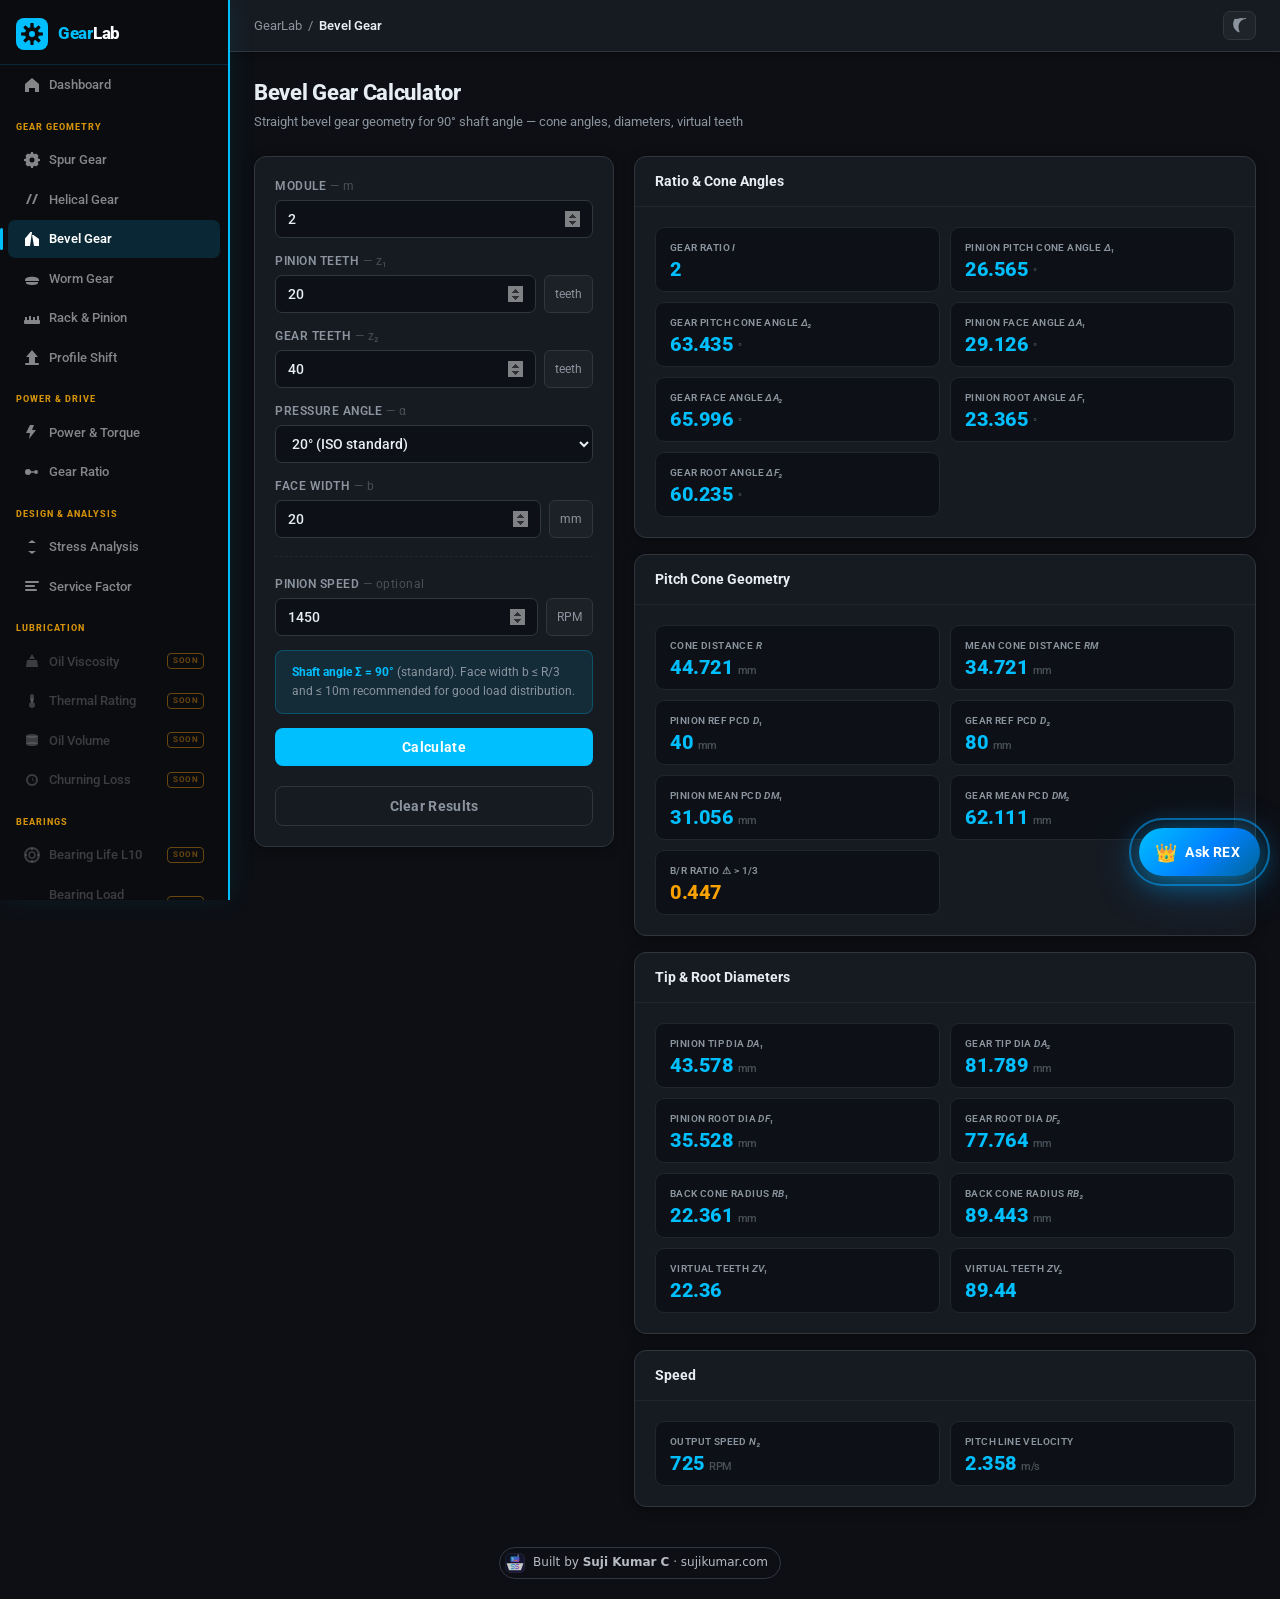
==== commit ef27c1ab: "Brand: SS emblem favicon, sujikumar.com credit badge, author meta" ====
--- a/bevel-gear.html
+++ b/bevel-gear.html
@@ -1,6 +1,7 @@
 <!DOCTYPE html>
 <html lang="en" data-theme="dark">
-<head><meta charset="UTF-8"/><meta name="viewport" content="width=device-width,initial-scale=1"/>
+<head><meta charset="UTF-8"/>
+  <meta name="author" content="Suji Kumar C" /><meta name="viewport" content="width=device-width,initial-scale=1"/>
 <title>Bevel Gear Calculator — GearLab</title>
 <link rel="icon" href="favicon.svg"/>
 <link rel="stylesheet" href="css/style.css"/>
@@ -309,4 +310,5 @@
 document.getElementById('btn-calc').addEventListener('click', () => calc(true));
 calc(false);
 </script>
+<!-- sujikumar.com credit --><style id="ss-credit-css">.ss-credit{display:flex;justify-content:center;padding:16px 12px 20px;font:500 12px/1.4 system-ui,-apple-system,"Segoe UI",Roboto,sans-serif}.ss-credit a{display:inline-flex;align-items:center;gap:8px;padding:5px 12px 5px 5px;border-radius:999px;color:inherit;opacity:.78;text-decoration:none;border:1px solid rgba(148,163,184,.35);transition:opacity .2s,border-color .2s}.ss-credit a:hover{opacity:1;border-color:#8B5CF6}.ss-credit img{width:20px;height:20px;border-radius:5px;display:block}.ss-credit b{font-weight:600}.ss-credit--fixed{position:fixed;left:10px;bottom:10px;z-index:9999;padding:0}.ss-credit--fixed a{background:rgba(11,15,20,.72);color:#e6eaf0;opacity:.9;backdrop-filter:blur(6px);-webkit-backdrop-filter:blur(6px)}@media print{.ss-credit{display:none}}</style><div class="ss-credit"><a href="https://sujikumar.com/" rel="author" title="Built by Suji Kumar C — Digital Maritime Engineer"><img src="favicon.svg" alt="" width="20" height="20"><span>Built by <b>Suji Kumar C</b> · sujikumar.com</span></a></div>
 </body></html>
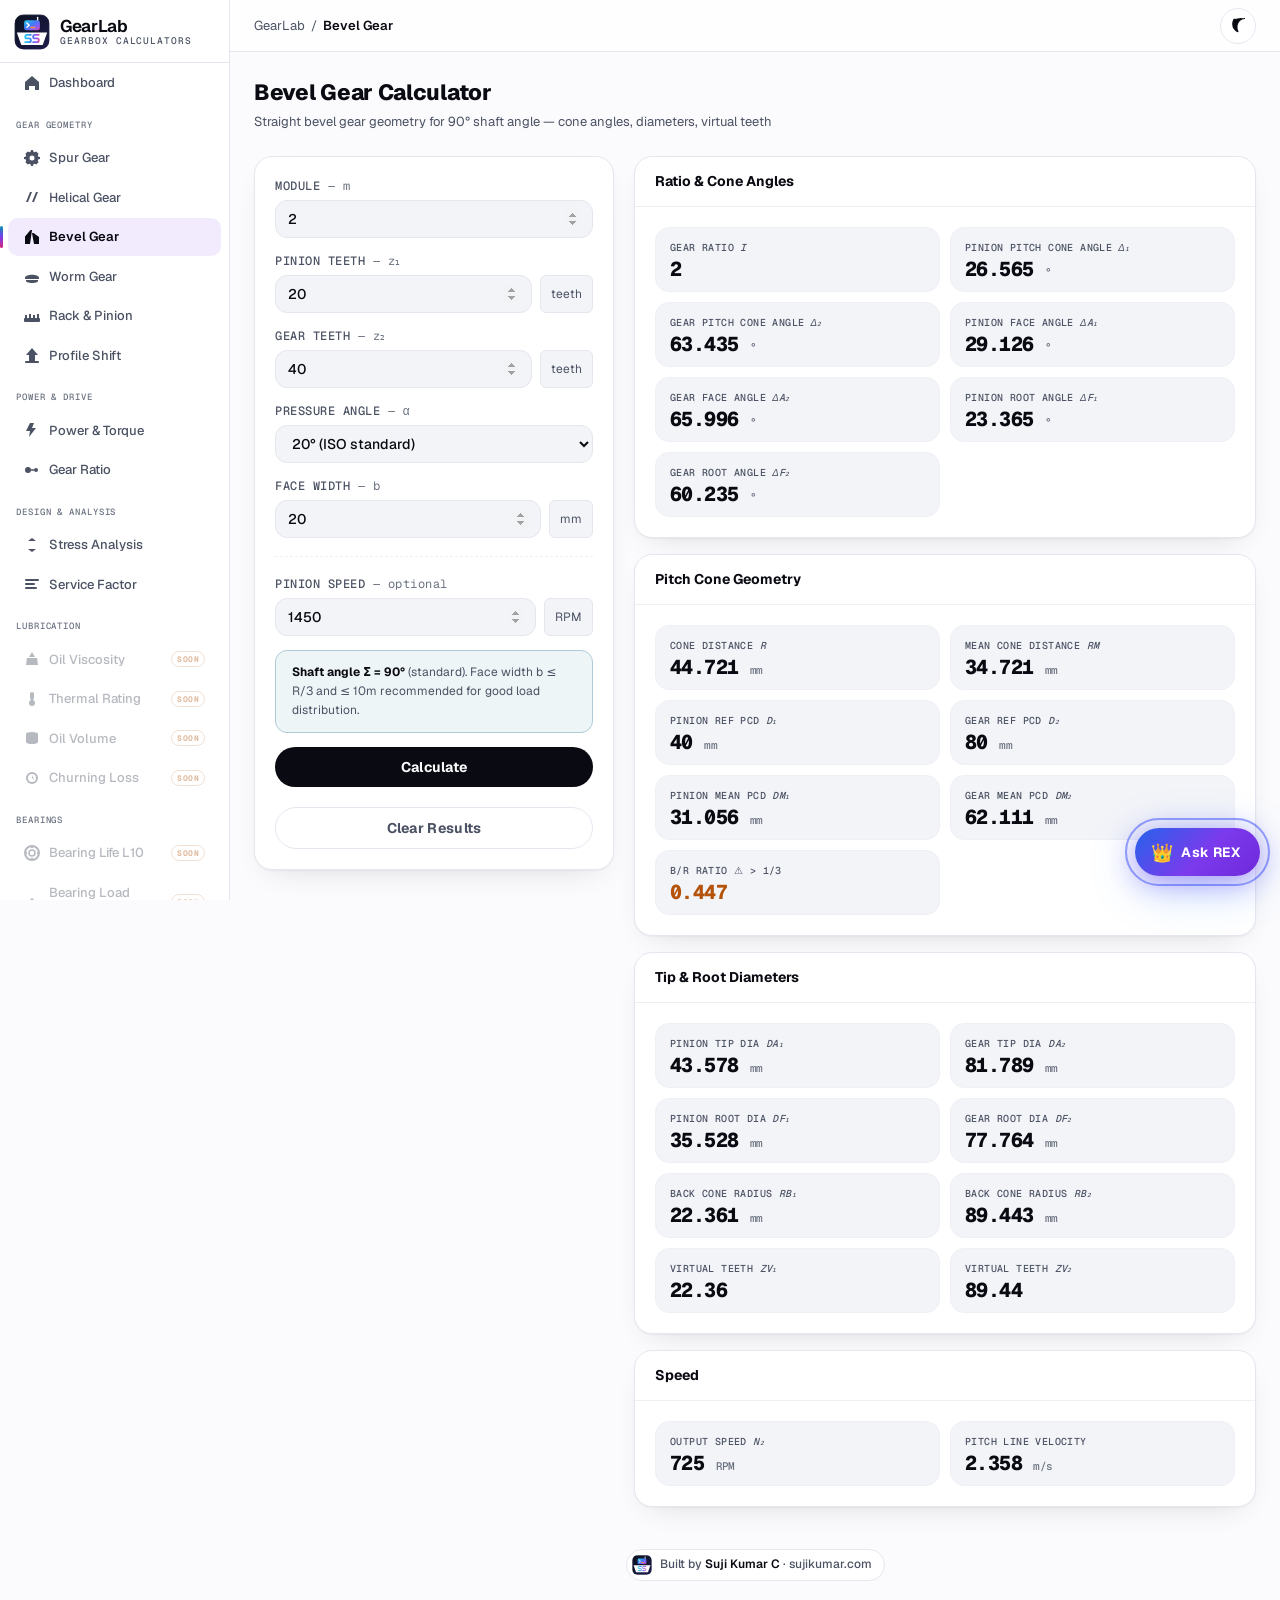
==== commit 8a88cafd: "Brand" ====
--- a/bevel-gear.html
+++ b/bevel-gear.html
@@ -1,9 +1,12 @@
 <!DOCTYPE html>
-<html lang="en" data-theme="dark">
+<html lang="en">
 <head><meta charset="UTF-8"/>
   <meta name="author" content="Suji Kumar C" /><meta name="viewport" content="width=device-width,initial-scale=1"/>
 <title>Bevel Gear Calculator — GearLab</title>
 <link rel="icon" href="favicon.svg"/>
+<meta name="theme-color" content="#FBFBFD" media="(prefers-color-scheme: light)"/>
+<meta name="theme-color" content="#07080D" media="(prefers-color-scheme: dark)"/>
+<link rel="preload" href="fonts/geist.woff2" as="font" type="font/woff2" crossorigin/>
 <link rel="stylesheet" href="css/style.css"/>
 </head>
 <body>
@@ -278,7 +281,7 @@
   if (brRatio !== null) {
     const el = document.getElementById('r-br');
     el.textContent = brRatio.toFixed(3);
-    el.style.color = brRatio > 1/3 ? '#f8a100' : '';
+    el.style.color = brRatio > 1/3 ? 'var(--warn)' : '';
     document.getElementById('r-br-warn').textContent = brRatio > 1/3 ? '⚠ > 1/3' : '';
   }
 
@@ -310,5 +313,4 @@
 document.getElementById('btn-calc').addEventListener('click', () => calc(true));
 calc(false);
 </script>
-<!-- sujikumar.com credit --><style id="ss-credit-css">.ss-credit{display:flex;justify-content:center;padding:16px 12px 20px;font:500 12px/1.4 system-ui,-apple-system,"Segoe UI",Roboto,sans-serif}.ss-credit a{display:inline-flex;align-items:center;gap:8px;padding:5px 12px 5px 5px;border-radius:999px;color:inherit;opacity:.78;text-decoration:none;border:1px solid rgba(148,163,184,.35);transition:opacity .2s,border-color .2s}.ss-credit a:hover{opacity:1;border-color:#8B5CF6}.ss-credit img{width:20px;height:20px;border-radius:5px;display:block}.ss-credit b{font-weight:600}.ss-credit--fixed{position:fixed;left:10px;bottom:10px;z-index:9999;padding:0}.ss-credit--fixed a{background:rgba(11,15,20,.72);color:#e6eaf0;opacity:.9;backdrop-filter:blur(6px);-webkit-backdrop-filter:blur(6px)}@media print{.ss-credit{display:none}}</style><div class="ss-credit"><a href="https://sujikumar.com/" rel="author" title="Built by Suji Kumar C — Digital Maritime Engineer"><img src="favicon.svg" alt="" width="20" height="20"><span>Built by <b>Suji Kumar C</b> · sujikumar.com</span></a></div>
 </body></html>
--- a/css/style.css
+++ b/css/style.css
@@ -4,7 +4,8 @@
    Accent: Teal #00BFFF  |  Font: Roboto
    ===================================================== */
 
-@import url('https://fonts.googleapis.com/css2?family=Roboto:wght@300;400;500;600;700;800&display=swap');
+@font-face { font-family: 'Geist'; src: url('../fonts/geist.woff2') format('woff2'); font-weight: 100 900; font-display: swap; }
+@font-face { font-family: 'Geist Mono'; src: url('../fonts/geist-mono.woff2') format('woff2'); font-weight: 100 900; font-display: swap; }
 
 /* ---- Global tokens ---- */
 :root {
@@ -20,7 +21,8 @@
   --sidebar-w: 230px;
   --topbar-h:  52px;
   --tr: .18s ease;
-  --font: 'Roboto', -apple-system, BlinkMacSystemFont, 'Segoe UI', sans-serif;
+  --font: 'Geist', system-ui, -apple-system, 'Segoe UI', Roboto, sans-serif;
+  --mono: 'Geist Mono', ui-monospace, SFMono-Regular, Menlo, Consolas, monospace;
 }
 
 /* ---- Dark mode: Industrial Steel ---- */
@@ -305,7 +307,7 @@
 }
 .formula-row:last-child { border-bottom: none; }
 .formula-name { color: var(--text-muted); }
-.formula-expr { color: var(--text); font-family: 'Courier New', monospace; font-size: 11px; }
+.formula-expr { color: var(--text); font-family: var(--mono); font-size: 11px; }
 
 /* Tip box */
 .tip-box {
@@ -458,3 +460,169 @@
   display: flex; justify-content: center; align-items: center;
 }
 .diagram-wrap svg { max-width: 100%; height: auto; }
+
+
+/* ======================================================
+   AURORA BRAND LAYER — sujikumar.com
+   Light is the base; dark via data-theme="dark" (set in <head>
+   from the saved choice or the device setting). Overrides the
+   original palette tokens so every module follows the brand.
+   ====================================================== */
+:root, [data-theme="light"] {
+  color-scheme: light;
+  --ink: #0A0B12; --muted: #4B5263; --faint: #6B7280;
+  --action: #6D28D9; --signal: #0E7490; --ok: #15803D; --spark: #EA580C;
+  --g1: #0891B2; --g2: #2563EB; --g3: #7C3AED; --g4: #DB2777;
+  --glow-a: rgba(34,211,238,.28); --glow-b: rgba(139,92,246,.24); --glow-c: rgba(236,72,153,.18);
+  --glass: rgba(255,255,255,.72);
+  --b-shadow: 0 1px 2px rgba(10,11,18,.04), 0 12px 32px -16px rgba(10,11,18,.16);
+  --bg: #FBFBFD; --bg-card: #FFFFFF; --bg-sidebar: #FFFFFF; --bg-input: #F3F4F8; --bg-result: #F3F4F8;
+  --bg-hover: color-mix(in srgb, #7C3AED 5%, transparent);
+  --border: #E5E7EF; --border-dim: #EEF0F5;
+  --text: var(--ink); --text-muted: var(--muted); --text-dim: var(--faint);
+  --primary: #6D28D9; --primary-br: #7C3AED; --primary-dk: #5B21B6;
+  --neon: #7C3AED; --neon-br: #8B5CF6; --neon-dk: #6D28D9;
+  --neon-glow: rgba(124,58,237,.18); --neon-bg: color-mix(in srgb, #7C3AED 8%, transparent);
+  --plate: #F3F4F8; --shadow: rgba(10,11,18,.06);
+  --pass: #15803D; --fail: #B91C1C; --warn: #B45309; --info: #0E7490;
+  --ease: cubic-bezier(.2,.8,.2,1);
+  --teal: var(--g1); --teal-br: var(--g2);
+}
+[data-theme="dark"] {
+  color-scheme: dark;
+  --ink: #F1F3F9; --muted: #A1A8BA; --faint: #8189A0;
+  --action: #A78BFA; --signal: #22D3EE; --ok: #4ADE80; --spark: #FB923C;
+  --g1: #22D3EE; --g2: #60A5FA; --g3: #A78BFA; --g4: #F472B6;
+  --glow-a: rgba(34,211,238,.22); --glow-b: rgba(139,92,246,.32); --glow-c: rgba(236,72,153,.20);
+  --glass: rgba(15,17,24,.66);
+  --b-shadow: 0 1px 2px rgba(0,0,0,.5), 0 16px 40px -20px rgba(0,0,0,.8);
+  --bg: #07080D; --bg-card: #0F1118; --bg-sidebar: #0B0D13; --bg-input: #0B0D13; --bg-result: #0B0D13;
+  --bg-hover: rgba(255,255,255,.04);
+  --border: rgba(255,255,255,.09); --border-dim: rgba(255,255,255,.06);
+  --text: var(--ink); --text-muted: var(--muted); --text-dim: var(--faint);
+  --primary: #A78BFA; --primary-br: #C4B5FD; --primary-dk: #8B5CF6;
+  --neon: #A78BFA; --neon-br: #C4B5FD; --neon-dk: #8B5CF6;
+  --neon-glow: rgba(167,139,250,.2); --neon-bg: color-mix(in srgb, #A78BFA 10%, transparent);
+  --plate: #0B0D13; --shadow: rgba(0,0,0,.4);
+  --pass: #4ADE80; --fail: #F87171; --warn: #FBBF24; --info: #22D3EE;
+}
+body { -webkit-font-smoothing: antialiased; }
+::selection { background: var(--g3); color: #fff; }
+:focus-visible { outline: 2px solid var(--action); outline-offset: 3px; border-radius: 8px; }
+
+/* Sidebar: follows the mode */
+.sidebar { background: var(--bg-sidebar); border-right: 1px solid var(--border); box-shadow: none; }
+.sidebar-logo { border-bottom: 1px solid var(--border); padding: 14px 14px 12px; }
+.sidebar-logo img { width: 36px; height: 36px; border-radius: 10px; display: block; flex-shrink: 0; }
+.sidebar-logo-text { color: var(--ink); font-weight: 650; letter-spacing: -.02em; line-height: 1.1; }
+.sidebar-logo-text span { color: inherit; }
+.sidebar-logo-text small { display: block; font-family: var(--mono); font-size: 9.5px; font-weight: 500; letter-spacing: .1em; text-transform: uppercase; color: var(--muted); }
+.sidebar-section { font-family: var(--mono); font-weight: 500; letter-spacing: .1em; color: var(--faint); }
+.nav-item { color: var(--muted); border-radius: 10px; }
+.nav-item:hover { background: var(--bg-hover); color: var(--ink); }
+.nav-item.active { background: color-mix(in srgb, var(--g3) 10%, transparent); color: var(--ink); }
+.nav-item.active::before { background: linear-gradient(180deg, var(--g1), var(--g3), var(--g4)); }
+.nav-badge-soon { font-family: var(--mono); color: var(--warn); border-color: color-mix(in srgb, var(--warn) 45%, transparent); border-radius: 999px; }
+.sidebar-bottom { border-top: 1px solid var(--border); }
+.sidebar-credit { color: var(--faint); }
+.sidebar-bottom .nav-item { color: var(--muted); }
+
+/* Topbar: glass */
+.topbar { background: var(--glass); backdrop-filter: blur(16px) saturate(1.4); -webkit-backdrop-filter: blur(16px) saturate(1.4); box-shadow: none; }
+.topbar-left { display: flex; align-items: center; gap: 10px; }
+.theme-toggle, .menu-toggle {
+  width: 36px; height: 36px; padding: 0; justify-content: center; border-radius: 50%;
+  background: var(--bg-card); color: var(--ink); border: 1px solid var(--border);
+}
+.theme-toggle:hover, .menu-toggle:hover { color: var(--ink); border-color: color-mix(in srgb, var(--g3) 50%, var(--border)); }
+.menu-toggle { display: none; cursor: pointer; align-items: center; }
+.sidebar-backdrop { display: none; }
+
+/* Cards, inputs, buttons */
+.card { border-radius: 18px; box-shadow: var(--b-shadow); }
+input, select, textarea { border-radius: 12px !important; }
+input:focus, select:focus, textarea:focus { border-color: var(--action) !important; box-shadow: 0 0 0 3px color-mix(in srgb, var(--action) 22%, transparent); outline: none; }
+.btn-calc { background: var(--ink); color: var(--bg); border-radius: 999px; }
+.btn-calc:hover { background: var(--ink); box-shadow: 0 0 0 1px color-mix(in srgb, var(--g3) 40%, transparent), 0 10px 30px -8px var(--g3), 0 6px 20px -10px var(--g1); }
+.result-item { border-radius: 14px; }
+.result-item.highlight { border-color: color-mix(in srgb, var(--g3) 45%, var(--border)); background: color-mix(in srgb, var(--g3) 7%, var(--bg-card)); }
+.result-value { font-family: var(--mono); color: var(--ink); letter-spacing: -.03em; }
+.result-item.highlight .result-value { color: var(--action); }
+.result-label, .result-section-title, .field-label { font-family: var(--mono); font-weight: 500; }
+.tip-box { background: color-mix(in srgb, var(--signal) 7%, var(--bg-card)); border: 1px solid color-mix(in srgb, var(--signal) 25%, var(--border)); border-radius: 12px; }
+.tip-box strong { color: var(--ink); }
+
+/* Hero: brand background + aurora glow (follows the mode) */
+.hero-card {
+  background: var(--bg-card) !important; border: 1px solid var(--border); border-radius: 22px;
+  box-shadow: var(--b-shadow); position: relative; isolation: isolate; overflow: hidden;
+}
+.hero-card::before {
+  width: 640px !important; height: 640px !important; top: -320px !important; left: -140px !important; right: auto !important;
+  background: radial-gradient(closest-side, var(--glow-a), transparent 70%), radial-gradient(closest-side at 70% 60%, var(--glow-b), transparent 70%) !important;
+  z-index: -1; animation: gl-drift 22s ease-in-out infinite alternate;
+}
+.hero-card::after {
+  content: ""; position: absolute; z-index: -1; pointer-events: none; border-radius: 50%;
+  width: 560px; height: 560px; top: -260px; right: -180px;
+  background: radial-gradient(closest-side, var(--glow-b), transparent 70%), radial-gradient(closest-side at 30% 70%, var(--glow-c), transparent 70%);
+  animation: gl-drift 26s ease-in-out infinite alternate-reverse;
+}
+@keyframes gl-drift { to { transform: translate(10%, 8%) rotate(20deg) scale(1.06); } }
+.hero-emblem { width: 96px; height: 96px; border-radius: 26px; display: block; box-shadow: 0 24px 60px -24px var(--g3); }
+.hero-text h1 { color: var(--ink); font-weight: 650; letter-spacing: -.04em; }
+.hero-text h1 span {
+  background: linear-gradient(100deg, var(--g1), var(--g2) 30%, var(--g3) 60%, var(--g4) 85%, var(--g1));
+  background-size: 200% auto; -webkit-background-clip: text; background-clip: text; color: transparent; animation: gl-shimmer 8s linear infinite;
+}
+@keyframes gl-shimmer { to { background-position: -200% center; } }
+.hero-text p { color: var(--muted); }
+.quick-calc { background: var(--bg-input); border: 1px solid var(--border); border-radius: 16px; }
+.quick-calc label { font-family: var(--mono); font-weight: 500; color: var(--muted); }
+.quick-calc input { background: var(--bg-card); border: 1px solid var(--border); color: var(--ink); }
+.quick-calc input:focus { border-color: var(--action); }
+.quick-calc small { color: var(--faint) !important; }
+.quick-arrow { color: var(--faint); }
+.quick-result { font-family: var(--mono); color: var(--action); font-weight: 600; }
+.quick-result-unit { color: var(--faint); }
+
+/* Module cards */
+.module-section-title { font-family: var(--mono); font-weight: 500; letter-spacing: .1em; color: var(--faint); }
+.module-card { border-radius: 18px; box-shadow: var(--b-shadow); }
+.module-card:hover { border-color: color-mix(in srgb, var(--g3) 50%, var(--border)); }
+.module-icon { background: linear-gradient(135deg, #2563EB, #7C3AED) !important; border: 0 !important; color: #fff !important; border-radius: 12px; box-shadow: 0 10px 24px -12px var(--g3); }
+.module-icon svg, .module-icon svg * { stroke: #fff; }
+.module-icon svg [fill]:not([fill="none"]) { fill: #fff; }
+.card-soon-badge, .module-badge { font-family: var(--mono); border-radius: 999px; color: var(--warn); background: color-mix(in srgb, var(--warn) 10%, transparent); border-color: color-mix(in srgb, var(--warn) 35%, transparent); }
+
+/* Credit badge (built by js/common.js) */
+.ss-credit { display: flex; justify-content: center; padding: 18px 12px 26px; margin-left: var(--sidebar-w); }
+.ss-credit a {
+  display: inline-flex; align-items: center; gap: 8px; padding: 5px 12px 5px 5px; border-radius: 999px;
+  font: 500 12px/1.4 var(--font); color: var(--muted); text-decoration: none;
+  border: 1px solid var(--border); background: var(--bg-card);
+}
+.ss-credit a:hover { color: var(--ink); border-color: color-mix(in srgb, var(--g3) 50%, var(--border)); }
+.ss-credit img { width: 20px; height: 20px; border-radius: 5px; display: block; }
+.ss-credit b { color: var(--ink); font-weight: 600; }
+
+/* Mobile / tablet: sidebar becomes a slide-in menu */
+@media (max-width: 900px) {
+  .sidebar { transform: translateX(-102%); transition: transform .28s var(--ease); box-shadow: var(--b-shadow); }
+  body.nav-open .sidebar { transform: none; }
+  .sidebar-backdrop { display: block; position: fixed; inset: 0; z-index: 99; background: rgba(7,8,13,.45); opacity: 0; pointer-events: none; transition: opacity .2s; }
+  body.nav-open .sidebar-backdrop { opacity: 1; pointer-events: auto; }
+  .topbar { left: 0; padding: 0 12px; }
+  .menu-toggle { display: flex; }
+  .main-content, .ss-credit { margin-left: 0; }
+  .main-content { padding: 16px 14px; }
+  .hero-card { flex-direction: column; align-items: flex-start; }
+  .quick-calc { flex-wrap: wrap; }
+  .grid-2, .grid-3 { grid-template-columns: 1fr; }
+}
+@media (max-width: 560px) {
+  .result-grid-3 { grid-template-columns: 1fr 1fr; }
+}
+@media (prefers-reduced-motion: reduce) {
+  *, *::before, *::after { animation: none !important; transition: none !important; }
+}
